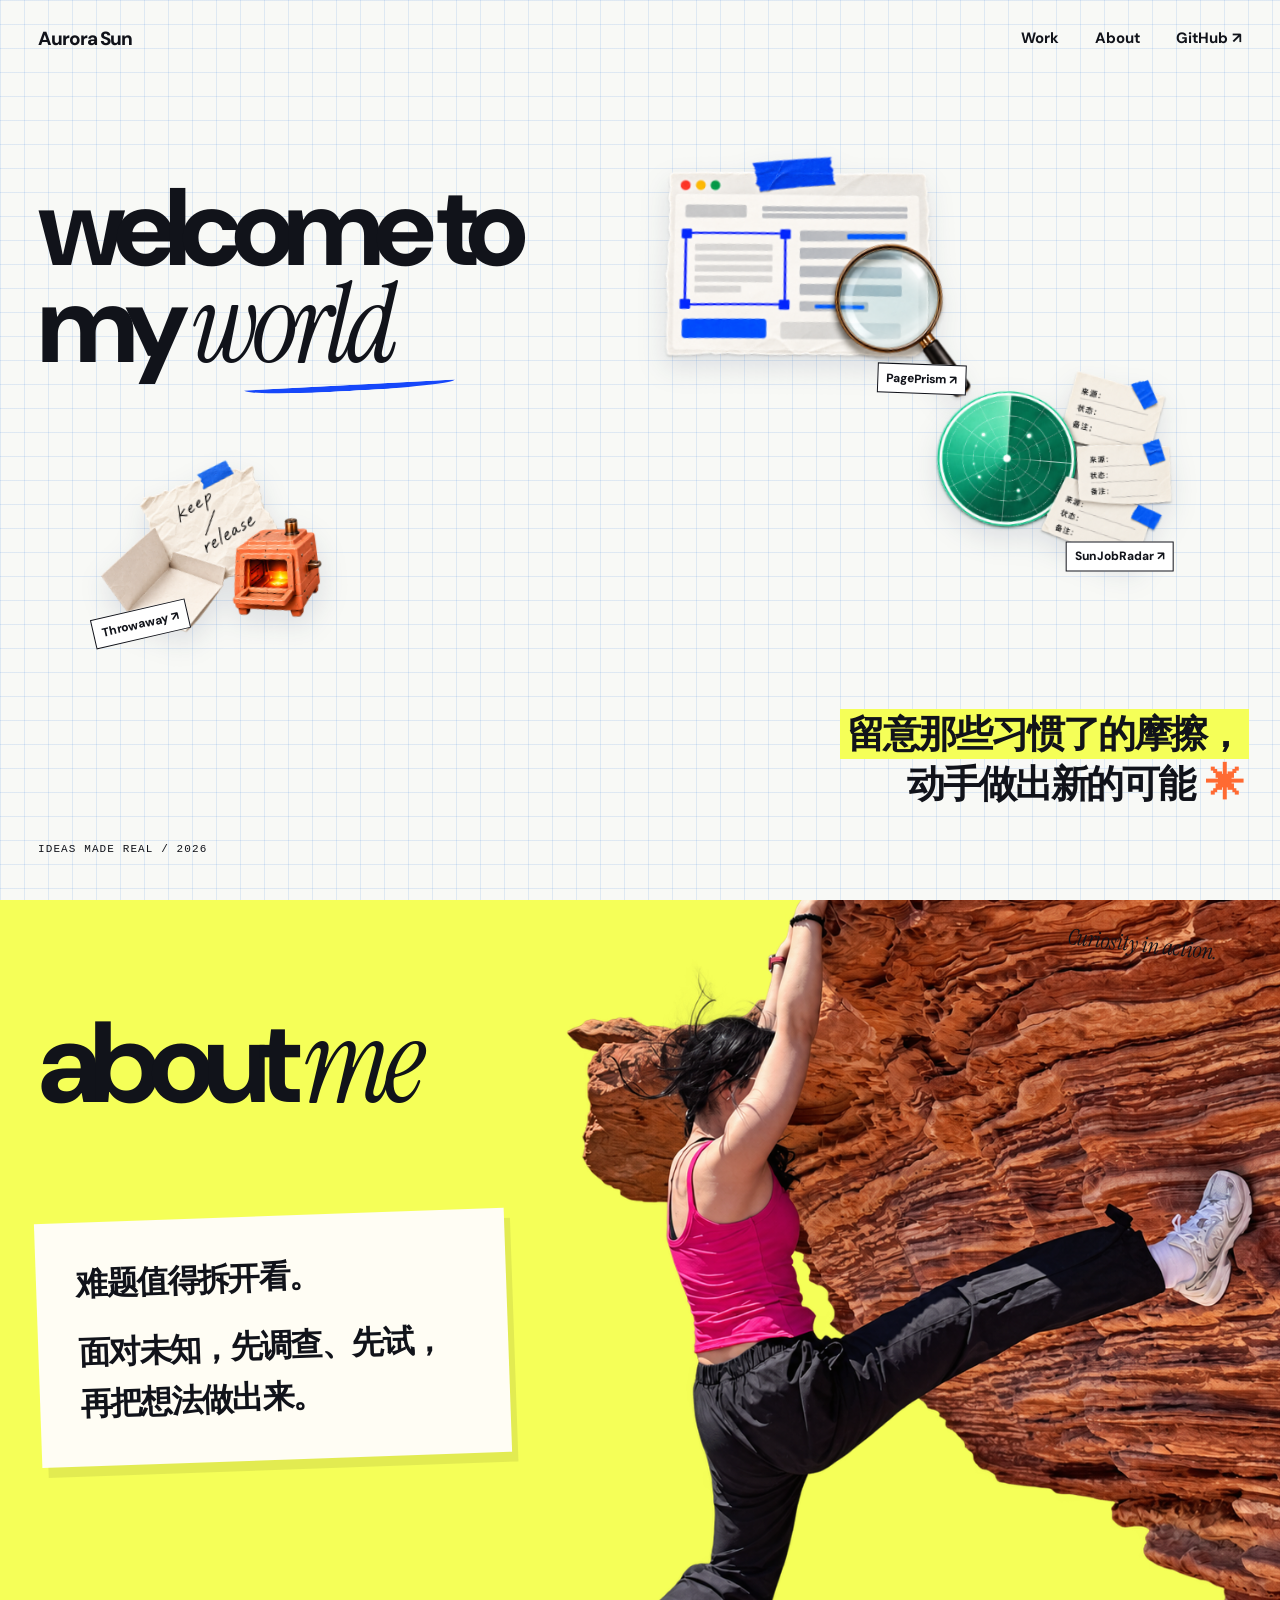
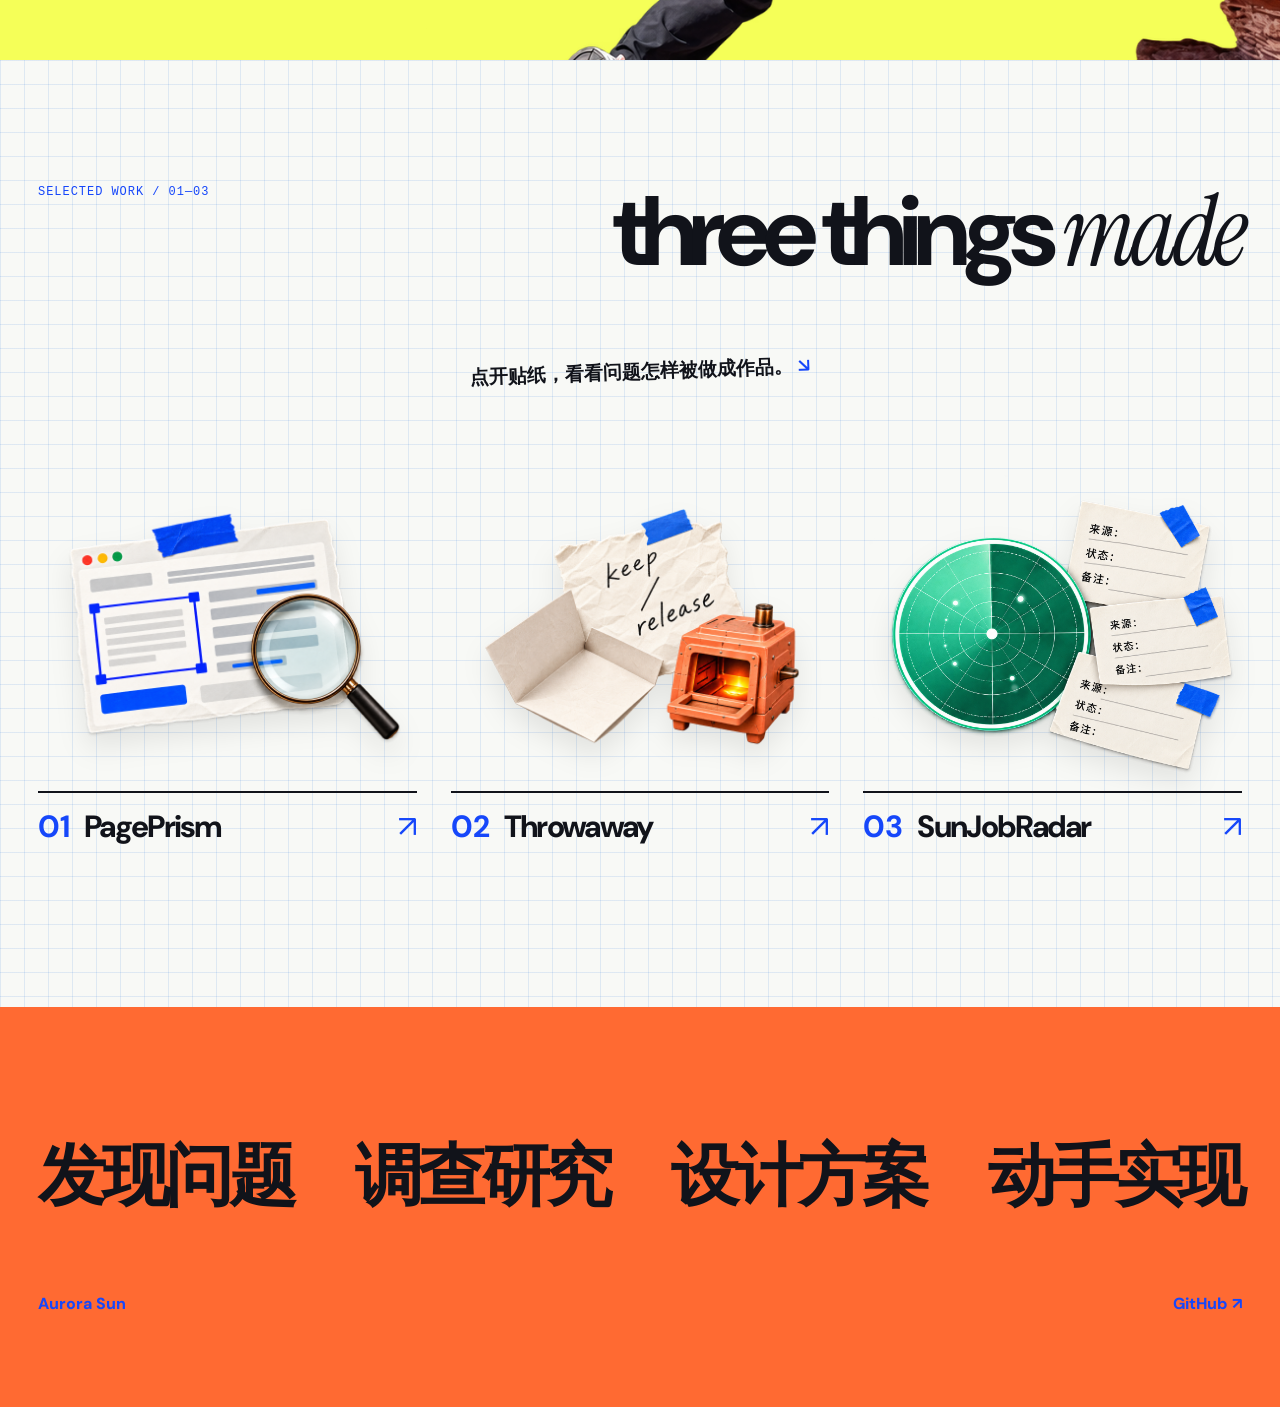
==== index.html @ 7de99efc "feat: launch Aurora Sun portfolio" ====
<!doctype html>
<html lang="zh-CN">
<head>
  <meta charset="utf-8">
  <meta name="viewport" content="width=device-width, initial-scale=1">
  <meta name="theme-color" content="#f7f7f2">
  <meta name="description" content="Aurora Sun 的作品集：从发现问题到调查研究、设计方案与动手实现。">
  <title>Aurora Sun — Ideas made real</title>
  <link rel="stylesheet" href="assets/site.css">
</head>
<body>
  <a class="skip" href="#main">跳到内容</a>
  <header class="site-header wrap">
    <a class="brand" href="index.html" aria-label="Aurora Sun 首页">Aurora Sun</a>
    <nav aria-label="主导航"><a href="#work">Work</a><a href="#about">About</a><a href="https://github.com/AuroraSunDev" target="_blank" rel="noreferrer">GitHub <span aria-hidden="true">↗</span></a></nav>
  </header>
  <main id="main">
    <section class="hero grid-paper" aria-labelledby="hero-title">
      <div class="wrap hero-inner">
        <h1 id="hero-title">welcome to<br>my <em>world</em><span class="scribble" aria-hidden="true"></span></h1>
        <div class="hero-stickers" aria-label="三个项目的贴纸入口">
          <a class="hero-sticker hero-page" href="projects/pageprism.html" aria-label="查看 PagePrism 项目介绍"><img src="assets/pageprism.png" alt="网页结构与放大镜贴纸" width="512" height="384"><span>PagePrism ↗</span></a>
          <a class="hero-sticker hero-throw" href="projects/throwaway.html" aria-label="查看 Throwaway 项目介绍"><img src="assets/throwaway.png" alt="折叠纸张与放手装置贴纸" width="512" height="384"><span>Throwaway ↗</span></a>
          <a class="hero-sticker hero-radar" href="projects/sunjobradar.html" aria-label="查看 SunJobRadar 项目介绍"><img src="assets/sunjobradar.png" alt="雷达与岗位记录贴纸" width="512" height="384"><span>SunJobRadar ↗</span></a>
        </div>
        <p class="hero-statement"><mark>留意那些习惯了的摩擦，</mark><br>动手做出新的可能<span class="coral-mark" aria-hidden="true">✳</span></p>
        <span class="hero-note" aria-hidden="true">ideas made real / 2026</span>
      </div>
    </section>

    <section class="about" id="about" aria-labelledby="about-title">
      <div class="wrap about-inner">
        <h2 id="about-title">about <em>me</em></h2>
        <div class="about-paper"><p>难题值得拆开看。</p><p>面对未知，先调查、先试，<br>再把想法做出来。</p></div>
        <img class="about-person" src="assets/about-cutout.png" alt="Aurora 悬身攀住红色岩壁，伸出的腿跨过画面" width="1456" height="1092">
        <small class="about-aside">Curiosity in action.</small>
      </div>
    </section>

    <section class="work grid-paper" id="work" aria-labelledby="work-title">
      <div class="wrap">
        <div class="work-heading"><small>SELECTED WORK / 01—03</small><h2 id="work-title">three things <em>made</em></h2></div>
        <p class="work-invite">点开贴纸，看看问题怎样被做成作品。 <span aria-hidden="true">↘</span></p>
        <div class="work-grid">
          <a class="work-item work-page" href="projects/pageprism.html"><img src="assets/pageprism.png" alt="PagePrism：网页证据与放大镜" width="512" height="384"><span class="work-caption"><b>01</b><strong>PagePrism</strong><span aria-hidden="true">↗</span></span></a>
          <a class="work-item work-throw" href="projects/throwaway.html"><img src="assets/throwaway.png" alt="Throwaway：纸张、保留与放手" width="512" height="384"><span class="work-caption"><b>02</b><strong>Throwaway</strong><span aria-hidden="true">↗</span></span></a>
          <a class="work-item work-radar" href="projects/sunjobradar.html"><img src="assets/sunjobradar.png" alt="SunJobRadar：雷达与岗位来源记录" width="512" height="384"><span class="work-caption"><b>03</b><strong>SunJobRadar</strong><span aria-hidden="true">↗</span></span></a>
        </div>
      </div>
    </section>

    <footer class="closing"><div class="wrap"><p>发现问题 <span>调查研究</span> <span>设计方案</span> <span>动手实现</span></p><div class="closing-meta"><span>Aurora Sun</span><a href="https://github.com/AuroraSunDev" target="_blank" rel="noreferrer">GitHub ↗</a></div></div></footer>
  </main>
</body>
</html>
---- assets/site.css ----
@import url('https://fonts.googleapis.com/css2?family=DM+Sans:wght@400;500;600;700;800&family=Instrument+Serif:ital@0;1&display=swap');
:root{--ink:#11131a;--paper:#f7f7f2;--blue:#1647fa;--blue-line:rgba(35,113,216,.12);--yellow:#f5ff58;--orange:#ff6a32;--mint:#24b88f}
*{box-sizing:border-box}html{scroll-behavior:smooth}body{margin:0;background:var(--paper);color:var(--ink);font-family:"DM Sans","PingFang SC","Microsoft YaHei",sans-serif}img{display:block;max-width:100%;height:auto}a{color:inherit;text-decoration:none}a:focus-visible{outline:3px solid var(--blue);outline-offset:5px}h1,h2,h3,p{margin:0}.wrap{width:min(100% - 76px,1500px);margin-inline:auto}.grid-paper{background-color:#f8f9f6;background-image:linear-gradient(var(--blue-line) 1px,transparent 1px),linear-gradient(90deg,var(--blue-line) 1px,transparent 1px);background-size:24px 24px}.skip{position:absolute;z-index:20;top:-60px;left:12px;padding:12px;background:#fff}.skip:focus{top:12px}
.site-header{height:76px;display:flex;align-items:center;justify-content:space-between;position:absolute;left:50%;transform:translateX(-50%);top:0;z-index:10}.brand{font-size:19px;font-weight:800;letter-spacing:-.05em}.site-header nav{display:flex;align-items:center;gap:36px;font-weight:700;font-size:15px}.site-header nav a:hover,.detail-top a:hover,.detail-bottom a:hover{text-decoration:underline;text-decoration-color:var(--blue);text-decoration-thickness:3px;text-underline-offset:6px}
.hero{min-height:820px;min-height:100svh;overflow:hidden}.hero-inner{min-height:820px;min-height:100svh;position:relative;padding-top:180px;padding-bottom:62px}.hero h1{font-size:clamp(66px,8.6vw,154px);letter-spacing:-.09em;line-height:.88;font-weight:800;position:relative;z-index:2;width:max-content;max-width:63%;}.hero h1 em,.about h2 em,.work h2 em,.detail-name em{font-style:italic;font-weight:400;font-family:"Instrument Serif",Georgia,serif;letter-spacing:-.055em}.scribble{display:block;width:44%;height:12px;margin-left:43%;margin-top:5px;border-bottom:6px solid var(--blue);border-radius:50%;transform:rotate(-3deg)}.hero-stickers{position:absolute;inset:0;pointer-events:none}.hero-sticker{position:absolute;pointer-events:auto;display:block;transition:transform .25s ease;}.hero-sticker:hover{transform:translateY(-8px) rotate(2deg)}.hero-sticker img{filter:drop-shadow(0 12px 14px rgba(18,36,78,.12))}.hero-sticker span{position:absolute;background:#fff;font-size:12px;font-weight:800;padding:6px 8px;border:1px solid var(--ink);transform:rotate(-5deg)}.hero-page{width:31%;top:16%;left:49%;transform:rotate(7deg)}.hero-page span{right:6%;bottom:5%}.hero-throw{width:26%;top:43%;left:5%;transform:rotate(-8deg)}.hero-throw span{left:3%;bottom:4%}.hero-radar{width:27%;top:41%;right:4%;transform:rotate(5deg)}.hero-radar span{right:0;bottom:0}.hero-sticker:hover.hero-page,.hero-sticker:hover.hero-throw,.hero-sticker:hover.hero-radar{transform:translateY(-8px) rotate(0)}.hero-statement{position:absolute;z-index:3;right:0;bottom:10%;font-size:clamp(24px,3vw,47px);font-weight:800;line-height:1.3;letter-spacing:-.055em;text-align:right}.hero-statement mark{background:var(--yellow);color:inherit;box-shadow:7px 0 var(--yellow),-7px 0 var(--yellow)}.coral-mark{display:inline-block;color:var(--orange);margin-left:12px}.hero-note{position:absolute;bottom:5%;left:0;font-family:monospace;font-size:11px;letter-spacing:.1em;text-transform:uppercase}
.about{background:var(--yellow);overflow:hidden}.about-inner{min-height:760px;position:relative;padding:110px 0 100px}.about h2{font-size:clamp(80px,9vw,155px);line-height:.9;letter-spacing:-.09em;position:relative;z-index:3}.about h2 em{font-size:1.02em}.about-paper{position:relative;z-index:1;width:min(39%,510px);margin-top:100px;padding:36px 40px;background:#fffdf4;box-shadow:6px 10px 0 rgba(0,0,0,.08);transform:rotate(-2deg);font-size:clamp(24px,2.5vw,36px);line-height:1.6;font-weight:700;letter-spacing:-.05em}.about-paper p+p{margin-top:18px}.about-person{position:absolute;z-index:2;right:-15%;bottom:-12%;width:102%;max-width:none;pointer-events:none}.about-aside{position:absolute;z-index:3;right:2%;top:4%;font:italic 22px "Instrument Serif",Georgia,serif;transform:rotate(6deg)}
.work{padding:125px 0 160px;overflow:hidden}.work-heading{display:flex;align-items:start;justify-content:space-between;gap:35px}.work-heading small{font:12px monospace;color:var(--blue);letter-spacing:.08em}.work h2{font-size:clamp(56px,7.7vw,130px);line-height:.95;letter-spacing:-.08em;text-align:right}.work-invite{text-align:center;margin:80px 0 20px;font-size:19px;font-weight:600;transform:rotate(-2deg)}.work-invite span{color:var(--blue)}.work-grid{display:grid;grid-template-columns:repeat(3,minmax(0,1fr));gap:34px;align-items:end}.work-item{min-width:0;display:block;transition:transform .25s ease}.work-item:hover{transform:translateY(-10px)}.work-item img{width:100%;aspect-ratio:1.16;object-fit:contain;filter:drop-shadow(0 14px 14px rgba(0,0,0,.09))}.work-throw{padding-top:60px}.work-radar{padding-top:28px}.work-caption{display:flex;align-items:baseline;gap:14px;border-top:2px solid var(--ink);padding-top:14px;font-size:clamp(18px,2.4vw,35px)}.work-caption b{color:var(--blue)}.work-caption strong{font-weight:800;letter-spacing:-.055em}.work-caption span{color:var(--blue);margin-left:auto}.work-item:hover .work-caption strong{text-decoration:underline;text-decoration-thickness:3px;text-underline-offset:5px}
.closing{background:var(--orange);min-height:400px;display:grid;align-items:center;padding:60px 0 26px}.closing p{font-size:clamp(34px,5.3vw,84px);font-weight:800;letter-spacing:-.065em;line-height:1.25;display:flex;justify-content:space-between;gap:15px;white-space:nowrap}.closing-meta{display:flex;justify-content:space-between;align-items:end;color:var(--blue);font-weight:800;margin-top:75px}
.detail{min-height:100svh;padding:0 0 55px}.detail-top{display:flex;justify-content:space-between;align-items:center;padding-top:30px;font-size:16px;font-weight:700}.detail-top .count{color:#687083}.detail-hero{display:grid;grid-template-columns:1fr 1fr;align-items:center;gap:2%;min-height:570px}.detail-copy{position:relative;z-index:2}.detail-name{font-size:clamp(78px,9vw,160px);letter-spacing:-.095em;line-height:.83;font-weight:800}.detail-name em{color:var(--blue);font-weight:400}.detail-question{display:inline-block;margin-top:62px;padding:16px 20px;background:#fffdf4;box-shadow:7px 9px 0 rgba(0,0,0,.08);transform:rotate(-2deg);font-size:clamp(27px,3.2vw,49px);font-weight:800;line-height:1.25;letter-spacing:-.055em}.detail-art img{width:100%;filter:drop-shadow(0 14px 18px rgba(0,0,0,.10));transform:rotate(3deg)}.detail-notes{display:grid;grid-template-columns:repeat(3,1fr);gap:28px;margin:5px 0 70px}.detail-note{border-top:2px solid var(--blue);padding-top:18px;font-size:clamp(17px,1.5vw,24px);line-height:1.6}.detail-note b{display:block;color:var(--blue);font-size:18px;margin-bottom:10px}.detail-bottom{display:flex;align-items:center;gap:28px;font-size:18px;font-weight:700}.detail-bottom .status{font-size:15px;font-weight:500;background:#e8efff;border-radius:100px;padding:10px 18px;margin-right:auto}.detail-bottom .next{margin-left:auto}.detail-throw .detail-hero{grid-template-columns:1fr 1fr}.detail-throw .detail-art{order:-1}.detail-throw .detail-name em,.detail-throw .detail-note b{color:var(--orange)}.detail-throw .detail-note{border-color:var(--orange)}.detail-throw .detail-question{transform:rotate(1deg)}.detail-radar .detail-name em,.detail-radar .detail-note b{color:var(--mint)}.detail-radar .detail-note{border-color:var(--mint)}.detail-radar .detail-name{font-size:clamp(72px,8vw,140px)}.detail-radar .detail-art img{transform:rotate(-3deg)}
.detail-context{max-width:850px;font-size:17px;line-height:1.7;margin:-20px 0 38px;color:#414955}
@media(max-width:900px){.wrap{width:min(100% - 36px,760px)}.site-header{height:68px}.site-header nav{gap:16px;font-size:13px}.hero,.hero-inner{min-height:850px}.hero-inner{padding-top:145px}.hero h1{max-width:100%;font-size:clamp(58px,11vw,105px)}.hero-page{width:45%;top:28%;left:51%}.hero-throw{width:37%;top:47%;left:0}.hero-radar{width:40%;top:47%;right:1%}.hero-statement{bottom:8%;font-size:clamp(22px,4vw,32px)}.about-inner{min-height:650px}.about h2{font-size:clamp(70px,12vw,115px)}.about-paper{width:50%;margin-top:80px;font-size:25px}.about-person{width:117%;right:-28%;bottom:-6%}.work{padding:100px 0}.work-heading{display:block}.work h2{text-align:left;margin-top:26px}.work-invite{margin:45px 0 20px}.work-grid{gap:14px}.work-caption{gap:5px;font-size:18px}.closing p{white-space:normal;display:grid;grid-template-columns:1fr 1fr;gap:10px 22px}.detail-hero{min-height:480px}.detail-question{margin-top:35px}.detail-notes{gap:14px}}
@media(max-width:600px){.wrap{width:calc(100% - 36px)}.brand{font-size:17px}.site-header nav{gap:12px;font-size:12px}.site-header nav a:last-child{display:none}.hero,.hero-inner{min-height:780px}.hero-inner{padding-top:135px}.hero h1{font-size:clamp(52px,14vw,75px)}.hero-page{width:53%;top:29%;left:47%}.hero-throw{width:46%;top:49%;left:-4%}.hero-radar{width:46%;top:47%;right:0}.hero-sticker span{font-size:10px}.hero-statement{bottom:8%;max-width:94%;font-size:clamp(19px,5.2vw,27px)}.hero-note{bottom:3%}.about-inner{min-height:685px;padding:80px 0}.about h2{font-size:70px}.about-paper{width:72%;margin-top:36px;padding:20px 23px;font-size:22px;line-height:1.45}.about-paper p+p{margin-top:8px}.about-person{width:155%;right:-60%;bottom:-3%}.about-aside{right:0;font-size:17px}.work{padding:70px 0 95px}.work h2{font-size:55px}.work-invite{font-size:14px;text-align:left;margin:40px 0 0}.work-grid{display:block}.work-item{display:grid;grid-template-columns:1fr 1fr;align-items:center;gap:8px;margin:20px 0}.work-item img{aspect-ratio:1;object-fit:contain}.work-caption{border-top:0;border-bottom:2px solid var(--ink);font-size:clamp(17px,5vw,24px);gap:6px;padding:0 0 10px}.work-caption b{display:block}.work-caption strong{overflow-wrap:anywhere}.work-throw,.work-radar{padding-top:0}.closing{min-height:270px;padding:35px 0 20px}.closing p{font-size:clamp(31px,8vw,50px)}.closing-meta{margin-top:50px;font-size:13px}.detail{padding-bottom:35px}.detail-top{font-size:13px;padding-top:18px}.detail-hero,.detail-throw .detail-hero{display:flex;flex-direction:column;gap:0;min-height:0;padding-top:65px}.detail-throw .detail-art{order:0}.detail-name,.detail-radar .detail-name{font-size:clamp(68px,16vw,110px)}.detail-question{font-size:29px;margin-top:35px}.detail-art{width:100%;max-width:480px;align-self:center}.detail-art img{max-height:350px;object-fit:contain}.detail-notes{display:block;margin:15px 0 40px}.detail-note{padding:14px 0 22px}.detail-note b{margin-bottom:3px}.detail-bottom{flex-wrap:wrap;gap:15px;font-size:16px}.detail-bottom .status{flex-basis:100%;margin:0}.detail-bottom .next{margin-left:0}}
@media(prefers-reduced-motion:reduce){html{scroll-behavior:auto}*,*::before,*::after{transition:none!important;animation:none!important}}
@media(min-width:901px){.hero-throw{width:22%;top:51%;left:3%}.hero-radar{width:22%;top:39%;right:5%}}
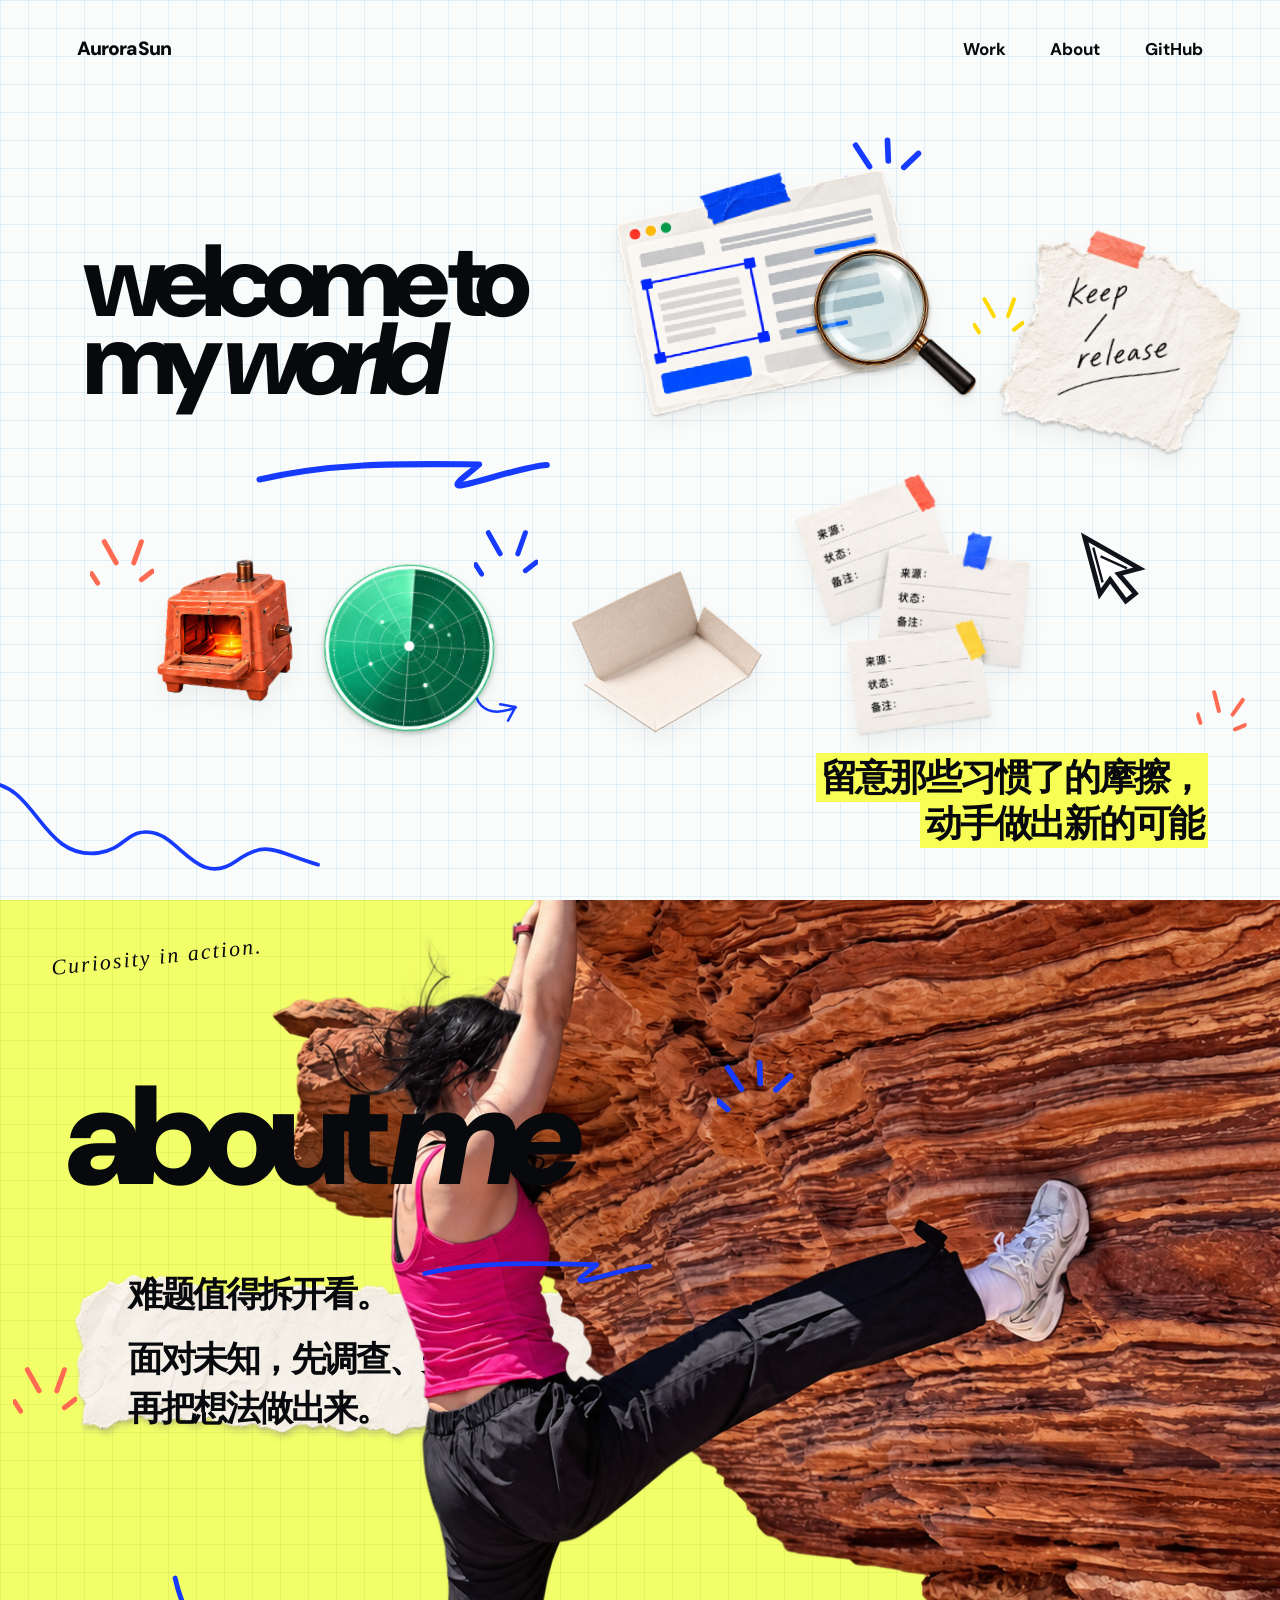
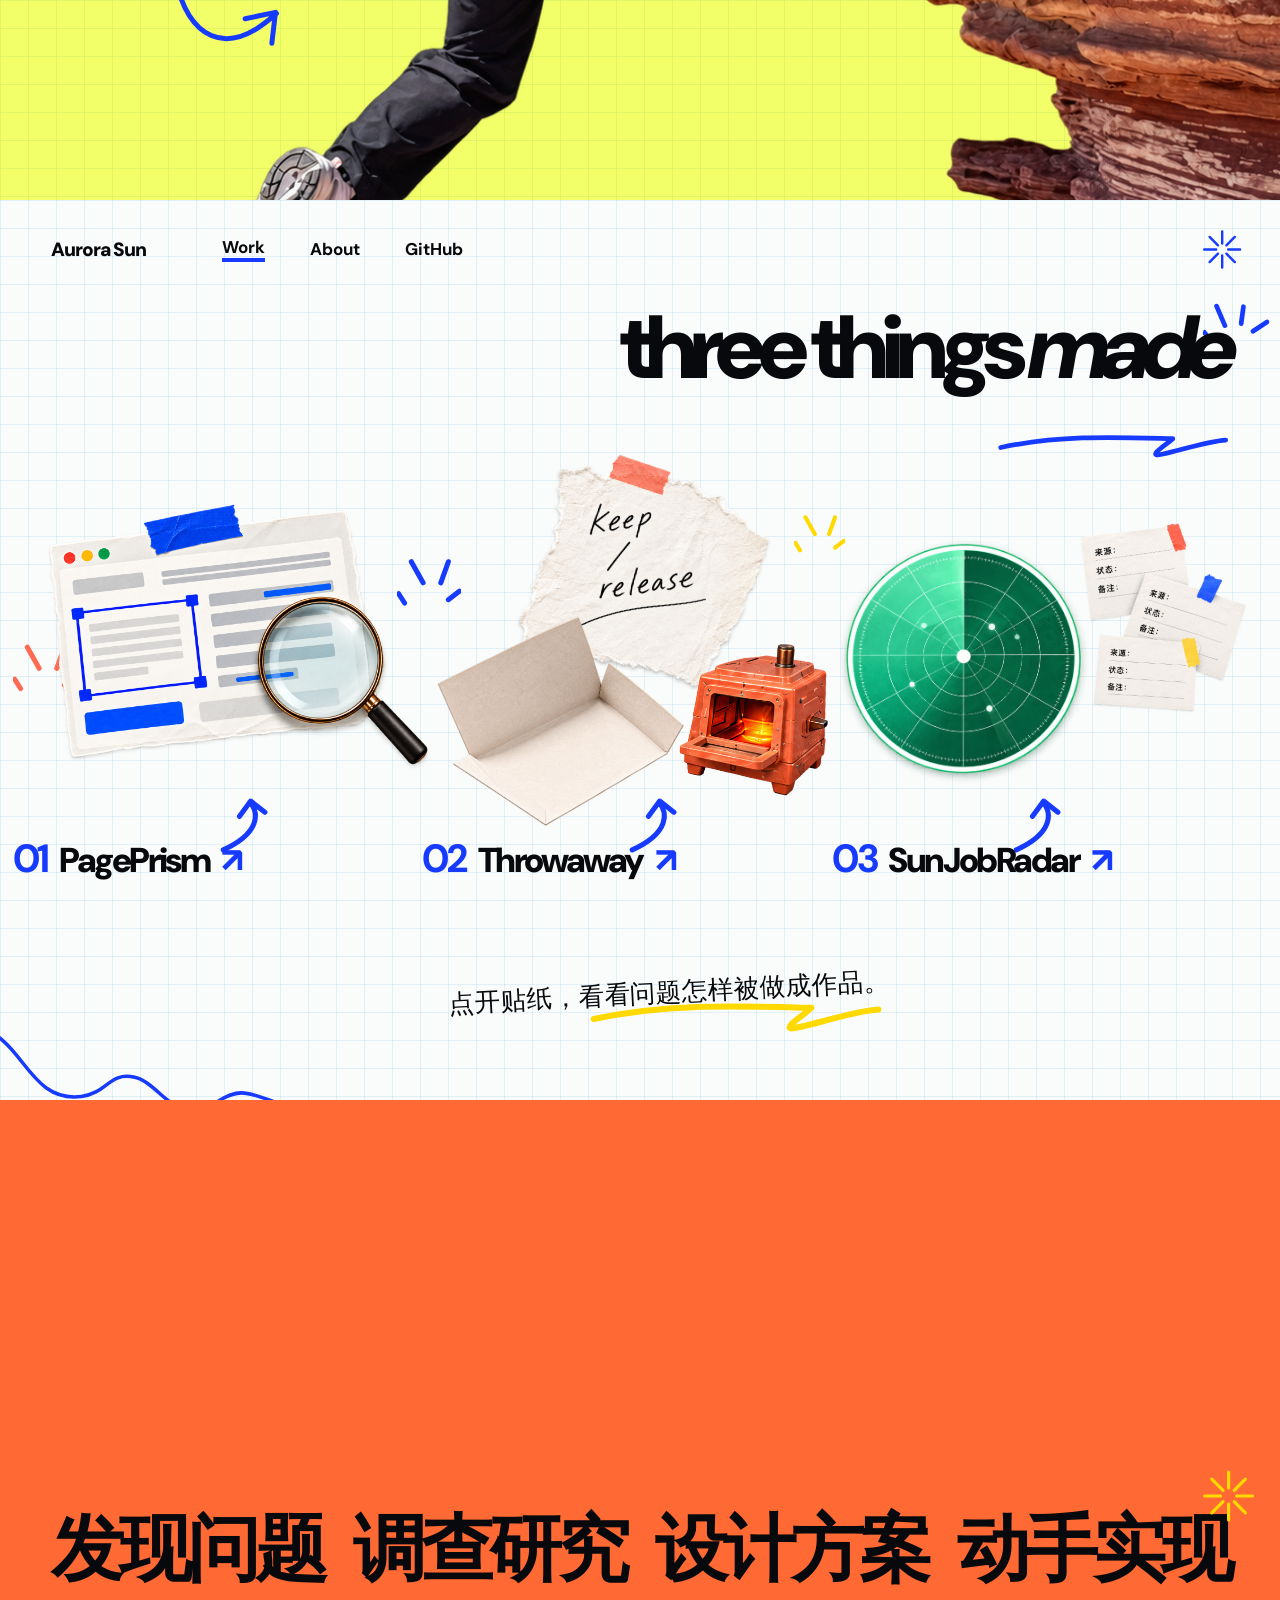
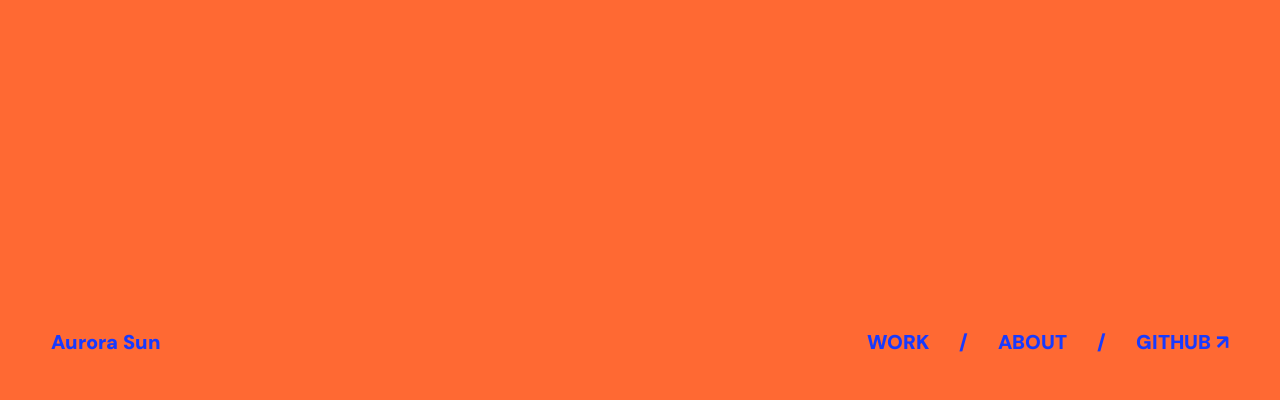
==== commit c128e797: "Match portfolio pages to visual references" ====
--- a/index.html
+++ b/index.html
@@ -3,53 +3,73 @@
 <head>
   <meta charset="utf-8">
   <meta name="viewport" content="width=device-width, initial-scale=1">
-  <meta name="theme-color" content="#f7f7f2">
-  <meta name="description" content="Aurora Sun 的作品集：从发现问题到调查研究、设计方案与动手实现。">
+  <meta name="theme-color" content="#f8fbfb">
+  <meta name="description" content="Aurora Sun 的作品集：发现问题，调查研究，设计方案，动手实现。">
   <title>Aurora Sun — Ideas made real</title>
   <link rel="stylesheet" href="assets/site.css">
 </head>
 <body>
   <a class="skip" href="#main">跳到内容</a>
-  <header class="site-header wrap">
-    <a class="brand" href="index.html" aria-label="Aurora Sun 首页">Aurora Sun</a>
-    <nav aria-label="主导航"><a href="#work">Work</a><a href="#about">About</a><a href="https://github.com/AuroraSunDev" target="_blank" rel="noreferrer">GitHub <span aria-hidden="true">↗</span></a></nav>
-  </header>
   <main id="main">
-    <section class="hero grid-paper" aria-labelledby="hero-title">
-      <div class="wrap hero-inner">
-        <h1 id="hero-title">welcome to<br>my <em>world</em><span class="scribble" aria-hidden="true"></span></h1>
-        <div class="hero-stickers" aria-label="三个项目的贴纸入口">
-          <a class="hero-sticker hero-page" href="projects/pageprism.html" aria-label="查看 PagePrism 项目介绍"><img src="assets/pageprism.png" alt="网页结构与放大镜贴纸" width="512" height="384"><span>PagePrism ↗</span></a>
-          <a class="hero-sticker hero-throw" href="projects/throwaway.html" aria-label="查看 Throwaway 项目介绍"><img src="assets/throwaway.png" alt="折叠纸张与放手装置贴纸" width="512" height="384"><span>Throwaway ↗</span></a>
-          <a class="hero-sticker hero-radar" href="projects/sunjobradar.html" aria-label="查看 SunJobRadar 项目介绍"><img src="assets/sunjobradar.png" alt="雷达与岗位记录贴纸" width="512" height="384"><span>SunJobRadar ↗</span></a>
-        </div>
-        <p class="hero-statement"><mark>留意那些习惯了的摩擦，</mark><br>动手做出新的可能<span class="coral-mark" aria-hidden="true">✳</span></p>
-        <span class="hero-note" aria-hidden="true">ideas made real / 2026</span>
+    <section class="hero grid-paper panel" aria-labelledby="hero-title">
+      <div class="stage">
+        <header class="panel-nav"><a class="brand" href="index.html">Aurora Sun</a><nav aria-label="主导航"><a href="#work">Work</a><a href="#about">About</a><a href="https://github.com/AuroraSunDev" target="_blank" rel="noreferrer">GitHub</a></nav></header>
+        <h1 id="hero-title">welcome to<br>my <em>world</em></h1>
+        <svg class="mark hero-underline blue" aria-hidden="true"><use href="assets/marks.svg#underline"/></svg>
+        <a class="sticker hero-browser" href="projects/pageprism.html" aria-label="查看 PagePrism"><img src="assets/pageprism.png" alt="网页观察与放大镜"></a>
+        <a class="sticker hero-paper" href="projects/throwaway.html" aria-label="查看 Throwaway"><img src="assets/keep-release.png" alt="写着 keep / release 的手工纸"></a>
+        <a class="sticker hero-kiln" href="projects/throwaway.html" aria-label="查看 Throwaway"><img src="assets/kiln.png" alt="橙色发光装置"></a>
+        <a class="sticker hero-envelope" href="projects/throwaway.html" aria-label="查看 Throwaway"><img src="assets/envelope.png" alt="打开的纸盒"></a>
+        <a class="sticker hero-radar" href="projects/sunjobradar.html" aria-label="查看 SunJobRadar"><img src="assets/radar.png" alt="绿色雷达"></a>
+        <a class="sticker hero-cards" href="projects/sunjobradar.html" aria-label="查看 SunJobRadar"><img src="assets/cards.png" alt="记录来源、状态和备注的卡片"></a>
+        <svg class="mark hero-ray-a blue" aria-hidden="true"><use href="assets/marks.svg#rays"/></svg>
+        <svg class="mark hero-ray-b yellow" aria-hidden="true"><use href="assets/marks.svg#rays-small"/></svg>
+        <svg class="mark hero-ray-c coral" aria-hidden="true"><use href="assets/marks.svg#rays-small"/></svg>
+        <svg class="mark hero-ray-d blue" aria-hidden="true"><use href="assets/marks.svg#rays-small"/></svg>
+        <svg class="mark hero-wave blue" aria-hidden="true"><use href="assets/marks.svg#wave"/></svg>
+        <svg class="mark hero-arrow blue" aria-hidden="true"><use href="assets/marks.svg#curve-arrow"/></svg>
+        <svg class="mark hero-cursor" aria-hidden="true"><use href="assets/marks.svg#cursor"/></svg>
+        <p class="hero-statement"><span>留意那些习惯了的摩擦，</span><br><span>动手做出新的可能</span></p>
+        <svg class="mark hero-statement-ray coral" aria-hidden="true"><use href="assets/marks.svg#rays-small"/></svg>
       </div>
     </section>
 
-    <section class="about" id="about" aria-labelledby="about-title">
-      <div class="wrap about-inner">
+    <section class="about panel" id="about" aria-labelledby="about-title">
+      <div class="stage">
+        <p class="about-aside">Curiosity in action.</p>
         <h2 id="about-title">about <em>me</em></h2>
-        <div class="about-paper"><p>难题值得拆开看。</p><p>面对未知，先调查、先试，<br>再把想法做出来。</p></div>
-        <img class="about-person" src="assets/about-cutout.png" alt="Aurora 悬身攀住红色岩壁，伸出的腿跨过画面" width="1456" height="1092">
-        <small class="about-aside">Curiosity in action.</small>
+        <svg class="mark about-underline blue" aria-hidden="true"><use href="assets/marks.svg#underline"/></svg>
+        <div class="about-note paper-text"><p>难题值得拆开看。</p><p>面对未知，先调查、先试，<br>再把想法做出来。</p></div>
+        <img class="about-person" src="assets/about-cutout.png" alt="Aurora 攀住红色岩壁，双腿横跨画面" width="1448" height="1086">
+        <svg class="mark about-ray blue" aria-hidden="true"><use href="assets/marks.svg#rays"/></svg>
+        <svg class="mark about-note-ray coral" aria-hidden="true"><use href="assets/marks.svg#rays-small"/></svg>
+        <svg class="mark about-arrow blue" aria-hidden="true"><use href="assets/marks.svg#curve-arrow"/></svg>
       </div>
     </section>
 
-    <section class="work grid-paper" id="work" aria-labelledby="work-title">
-      <div class="wrap">
-        <div class="work-heading"><small>SELECTED WORK / 01—03</small><h2 id="work-title">three things <em>made</em></h2></div>
-        <p class="work-invite">点开贴纸，看看问题怎样被做成作品。 <span aria-hidden="true">↘</span></p>
-        <div class="work-grid">
-          <a class="work-item work-page" href="projects/pageprism.html"><img src="assets/pageprism.png" alt="PagePrism：网页证据与放大镜" width="512" height="384"><span class="work-caption"><b>01</b><strong>PagePrism</strong><span aria-hidden="true">↗</span></span></a>
-          <a class="work-item work-throw" href="projects/throwaway.html"><img src="assets/throwaway.png" alt="Throwaway：纸张、保留与放手" width="512" height="384"><span class="work-caption"><b>02</b><strong>Throwaway</strong><span aria-hidden="true">↗</span></span></a>
-          <a class="work-item work-radar" href="projects/sunjobradar.html"><img src="assets/sunjobradar.png" alt="SunJobRadar：雷达与岗位来源记录" width="512" height="384"><span class="work-caption"><b>03</b><strong>SunJobRadar</strong><span aria-hidden="true">↗</span></span></a>
-        </div>
+    <section class="work grid-paper panel" id="work" aria-labelledby="work-title">
+      <div class="stage">
+        <div class="work-nav"><a class="brand" href="index.html">Aurora Sun</a><nav aria-label="作品区导航"><a class="active" href="#work">Work</a><a href="#about">About</a><a href="https://github.com/AuroraSunDev" target="_blank" rel="noreferrer">GitHub</a></nav></div>
+        <h2 id="work-title">three things <em>made</em></h2>
+        <svg class="mark work-title-ray blue" aria-hidden="true"><use href="assets/marks.svg#rays"/></svg>
+        <svg class="mark work-title-line blue" aria-hidden="true"><use href="assets/marks.svg#underline"/></svg>
+        <svg class="mark work-star blue" aria-hidden="true"><use href="assets/marks.svg#spark"/></svg>
+        <a class="work-project work-page" href="projects/pageprism.html"><span class="work-art"><img src="assets/pageprism.png" alt="PagePrism 网页分析贴纸"></span><span class="work-label"><b>01</b> PagePrism <span aria-hidden="true">↗</span></span></a>
+        <a class="work-project work-throw" href="projects/throwaway.html"><span class="work-art"><img class="work-paper" src="assets/keep-release.png" alt="Throwaway 手工纸与装置贴纸"><img class="work-envelope" src="assets/envelope.png" alt=""><img class="work-kiln" src="assets/kiln.png" alt=""></span><span class="work-label"><b>02</b> Throwaway <span aria-hidden="true">↗</span></span></a>
+        <a class="work-project work-radar" href="projects/sunjobradar.html"><span class="work-art"><img class="work-disc" src="assets/radar.png" alt="SunJobRadar 雷达与记录卡贴纸"><img class="work-cards" src="assets/cards.png" alt=""></span><span class="work-label"><b>03</b> SunJobRadar <span aria-hidden="true">↗</span></span></a>
+        <svg class="mark work-ray-a coral" aria-hidden="true"><use href="assets/marks.svg#rays-small"/></svg>
+        <svg class="mark work-ray-b blue" aria-hidden="true"><use href="assets/marks.svg#rays-small"/></svg>
+        <svg class="mark work-ray-c yellow" aria-hidden="true"><use href="assets/marks.svg#rays-small"/></svg>
+        <svg class="mark work-arrow-a blue" aria-hidden="true"><use href="assets/marks.svg#arrow-up"/></svg>
+        <svg class="mark work-arrow-b blue" aria-hidden="true"><use href="assets/marks.svg#arrow-up"/></svg>
+        <svg class="mark work-arrow-c blue" aria-hidden="true"><use href="assets/marks.svg#arrow-up"/></svg>
+        <svg class="mark work-wave blue" aria-hidden="true"><use href="assets/marks.svg#wave"/></svg>
+        <p class="work-invite">点开贴纸，看看问题怎样被做成作品。</p>
+        <svg class="mark work-invite-line yellow" aria-hidden="true"><use href="assets/marks.svg#underline"/></svg>
       </div>
     </section>
 
-    <footer class="closing"><div class="wrap"><p>发现问题 <span>调查研究</span> <span>设计方案</span> <span>动手实现</span></p><div class="closing-meta"><span>Aurora Sun</span><a href="https://github.com/AuroraSunDev" target="_blank" rel="noreferrer">GitHub ↗</a></div></div></footer>
+    <footer class="closing panel"><div class="stage"><p>发现问题 <span>调查研究</span> <span>设计方案</span> <span>动手实现</span></p><svg class="mark closing-star yellow" aria-hidden="true"><use href="assets/marks.svg#spark"/></svg><div class="closing-meta"><span>Aurora Sun</span><nav aria-label="页脚导航"><a href="#work">WORK</a><span>/</span><a href="#about">ABOUT</a><span>/</span><a href="https://github.com/AuroraSunDev" target="_blank" rel="noreferrer">GITHUB ↗</a></nav></div></div></footer>
   </main>
 </body>
 </html>
--- a/assets/site.css
+++ b/assets/site.css
@@ -1,14 +1,228 @@
-@import url('https://fonts.googleapis.com/css2?family=DM+Sans:wght@400;500;600;700;800&family=Instrument+Serif:ital@0;1&display=swap');
-:root{--ink:#11131a;--paper:#f7f7f2;--blue:#1647fa;--blue-line:rgba(35,113,216,.12);--yellow:#f5ff58;--orange:#ff6a32;--mint:#24b88f}
-*{box-sizing:border-box}html{scroll-behavior:smooth}body{margin:0;background:var(--paper);color:var(--ink);font-family:"DM Sans","PingFang SC","Microsoft YaHei",sans-serif}img{display:block;max-width:100%;height:auto}a{color:inherit;text-decoration:none}a:focus-visible{outline:3px solid var(--blue);outline-offset:5px}h1,h2,h3,p{margin:0}.wrap{width:min(100% - 76px,1500px);margin-inline:auto}.grid-paper{background-color:#f8f9f6;background-image:linear-gradient(var(--blue-line) 1px,transparent 1px),linear-gradient(90deg,var(--blue-line) 1px,transparent 1px);background-size:24px 24px}.skip{position:absolute;z-index:20;top:-60px;left:12px;padding:12px;background:#fff}.skip:focus{top:12px}
-.site-header{height:76px;display:flex;align-items:center;justify-content:space-between;position:absolute;left:50%;transform:translateX(-50%);top:0;z-index:10}.brand{font-size:19px;font-weight:800;letter-spacing:-.05em}.site-header nav{display:flex;align-items:center;gap:36px;font-weight:700;font-size:15px}.site-header nav a:hover,.detail-top a:hover,.detail-bottom a:hover{text-decoration:underline;text-decoration-color:var(--blue);text-decoration-thickness:3px;text-underline-offset:6px}
-.hero{min-height:820px;min-height:100svh;overflow:hidden}.hero-inner{min-height:820px;min-height:100svh;position:relative;padding-top:180px;padding-bottom:62px}.hero h1{font-size:clamp(66px,8.6vw,154px);letter-spacing:-.09em;line-height:.88;font-weight:800;position:relative;z-index:2;width:max-content;max-width:63%;}.hero h1 em,.about h2 em,.work h2 em,.detail-name em{font-style:italic;font-weight:400;font-family:"Instrument Serif",Georgia,serif;letter-spacing:-.055em}.scribble{display:block;width:44%;height:12px;margin-left:43%;margin-top:5px;border-bottom:6px solid var(--blue);border-radius:50%;transform:rotate(-3deg)}.hero-stickers{position:absolute;inset:0;pointer-events:none}.hero-sticker{position:absolute;pointer-events:auto;display:block;transition:transform .25s ease;}.hero-sticker:hover{transform:translateY(-8px) rotate(2deg)}.hero-sticker img{filter:drop-shadow(0 12px 14px rgba(18,36,78,.12))}.hero-sticker span{position:absolute;background:#fff;font-size:12px;font-weight:800;padding:6px 8px;border:1px solid var(--ink);transform:rotate(-5deg)}.hero-page{width:31%;top:16%;left:49%;transform:rotate(7deg)}.hero-page span{right:6%;bottom:5%}.hero-throw{width:26%;top:43%;left:5%;transform:rotate(-8deg)}.hero-throw span{left:3%;bottom:4%}.hero-radar{width:27%;top:41%;right:4%;transform:rotate(5deg)}.hero-radar span{right:0;bottom:0}.hero-sticker:hover.hero-page,.hero-sticker:hover.hero-throw,.hero-sticker:hover.hero-radar{transform:translateY(-8px) rotate(0)}.hero-statement{position:absolute;z-index:3;right:0;bottom:10%;font-size:clamp(24px,3vw,47px);font-weight:800;line-height:1.3;letter-spacing:-.055em;text-align:right}.hero-statement mark{background:var(--yellow);color:inherit;box-shadow:7px 0 var(--yellow),-7px 0 var(--yellow)}.coral-mark{display:inline-block;color:var(--orange);margin-left:12px}.hero-note{position:absolute;bottom:5%;left:0;font-family:monospace;font-size:11px;letter-spacing:.1em;text-transform:uppercase}
-.about{background:var(--yellow);overflow:hidden}.about-inner{min-height:760px;position:relative;padding:110px 0 100px}.about h2{font-size:clamp(80px,9vw,155px);line-height:.9;letter-spacing:-.09em;position:relative;z-index:3}.about h2 em{font-size:1.02em}.about-paper{position:relative;z-index:1;width:min(39%,510px);margin-top:100px;padding:36px 40px;background:#fffdf4;box-shadow:6px 10px 0 rgba(0,0,0,.08);transform:rotate(-2deg);font-size:clamp(24px,2.5vw,36px);line-height:1.6;font-weight:700;letter-spacing:-.05em}.about-paper p+p{margin-top:18px}.about-person{position:absolute;z-index:2;right:-15%;bottom:-12%;width:102%;max-width:none;pointer-events:none}.about-aside{position:absolute;z-index:3;right:2%;top:4%;font:italic 22px "Instrument Serif",Georgia,serif;transform:rotate(6deg)}
-.work{padding:125px 0 160px;overflow:hidden}.work-heading{display:flex;align-items:start;justify-content:space-between;gap:35px}.work-heading small{font:12px monospace;color:var(--blue);letter-spacing:.08em}.work h2{font-size:clamp(56px,7.7vw,130px);line-height:.95;letter-spacing:-.08em;text-align:right}.work-invite{text-align:center;margin:80px 0 20px;font-size:19px;font-weight:600;transform:rotate(-2deg)}.work-invite span{color:var(--blue)}.work-grid{display:grid;grid-template-columns:repeat(3,minmax(0,1fr));gap:34px;align-items:end}.work-item{min-width:0;display:block;transition:transform .25s ease}.work-item:hover{transform:translateY(-10px)}.work-item img{width:100%;aspect-ratio:1.16;object-fit:contain;filter:drop-shadow(0 14px 14px rgba(0,0,0,.09))}.work-throw{padding-top:60px}.work-radar{padding-top:28px}.work-caption{display:flex;align-items:baseline;gap:14px;border-top:2px solid var(--ink);padding-top:14px;font-size:clamp(18px,2.4vw,35px)}.work-caption b{color:var(--blue)}.work-caption strong{font-weight:800;letter-spacing:-.055em}.work-caption span{color:var(--blue);margin-left:auto}.work-item:hover .work-caption strong{text-decoration:underline;text-decoration-thickness:3px;text-underline-offset:5px}
-.closing{background:var(--orange);min-height:400px;display:grid;align-items:center;padding:60px 0 26px}.closing p{font-size:clamp(34px,5.3vw,84px);font-weight:800;letter-spacing:-.065em;line-height:1.25;display:flex;justify-content:space-between;gap:15px;white-space:nowrap}.closing-meta{display:flex;justify-content:space-between;align-items:end;color:var(--blue);font-weight:800;margin-top:75px}
-.detail{min-height:100svh;padding:0 0 55px}.detail-top{display:flex;justify-content:space-between;align-items:center;padding-top:30px;font-size:16px;font-weight:700}.detail-top .count{color:#687083}.detail-hero{display:grid;grid-template-columns:1fr 1fr;align-items:center;gap:2%;min-height:570px}.detail-copy{position:relative;z-index:2}.detail-name{font-size:clamp(78px,9vw,160px);letter-spacing:-.095em;line-height:.83;font-weight:800}.detail-name em{color:var(--blue);font-weight:400}.detail-question{display:inline-block;margin-top:62px;padding:16px 20px;background:#fffdf4;box-shadow:7px 9px 0 rgba(0,0,0,.08);transform:rotate(-2deg);font-size:clamp(27px,3.2vw,49px);font-weight:800;line-height:1.25;letter-spacing:-.055em}.detail-art img{width:100%;filter:drop-shadow(0 14px 18px rgba(0,0,0,.10));transform:rotate(3deg)}.detail-notes{display:grid;grid-template-columns:repeat(3,1fr);gap:28px;margin:5px 0 70px}.detail-note{border-top:2px solid var(--blue);padding-top:18px;font-size:clamp(17px,1.5vw,24px);line-height:1.6}.detail-note b{display:block;color:var(--blue);font-size:18px;margin-bottom:10px}.detail-bottom{display:flex;align-items:center;gap:28px;font-size:18px;font-weight:700}.detail-bottom .status{font-size:15px;font-weight:500;background:#e8efff;border-radius:100px;padding:10px 18px;margin-right:auto}.detail-bottom .next{margin-left:auto}.detail-throw .detail-hero{grid-template-columns:1fr 1fr}.detail-throw .detail-art{order:-1}.detail-throw .detail-name em,.detail-throw .detail-note b{color:var(--orange)}.detail-throw .detail-note{border-color:var(--orange)}.detail-throw .detail-question{transform:rotate(1deg)}.detail-radar .detail-name em,.detail-radar .detail-note b{color:var(--mint)}.detail-radar .detail-note{border-color:var(--mint)}.detail-radar .detail-name{font-size:clamp(72px,8vw,140px)}.detail-radar .detail-art img{transform:rotate(-3deg)}
-.detail-context{max-width:850px;font-size:17px;line-height:1.7;margin:-20px 0 38px;color:#414955}
-@media(max-width:900px){.wrap{width:min(100% - 36px,760px)}.site-header{height:68px}.site-header nav{gap:16px;font-size:13px}.hero,.hero-inner{min-height:850px}.hero-inner{padding-top:145px}.hero h1{max-width:100%;font-size:clamp(58px,11vw,105px)}.hero-page{width:45%;top:28%;left:51%}.hero-throw{width:37%;top:47%;left:0}.hero-radar{width:40%;top:47%;right:1%}.hero-statement{bottom:8%;font-size:clamp(22px,4vw,32px)}.about-inner{min-height:650px}.about h2{font-size:clamp(70px,12vw,115px)}.about-paper{width:50%;margin-top:80px;font-size:25px}.about-person{width:117%;right:-28%;bottom:-6%}.work{padding:100px 0}.work-heading{display:block}.work h2{text-align:left;margin-top:26px}.work-invite{margin:45px 0 20px}.work-grid{gap:14px}.work-caption{gap:5px;font-size:18px}.closing p{white-space:normal;display:grid;grid-template-columns:1fr 1fr;gap:10px 22px}.detail-hero{min-height:480px}.detail-question{margin-top:35px}.detail-notes{gap:14px}}
-@media(max-width:600px){.wrap{width:calc(100% - 36px)}.brand{font-size:17px}.site-header nav{gap:12px;font-size:12px}.site-header nav a:last-child{display:none}.hero,.hero-inner{min-height:780px}.hero-inner{padding-top:135px}.hero h1{font-size:clamp(52px,14vw,75px)}.hero-page{width:53%;top:29%;left:47%}.hero-throw{width:46%;top:49%;left:-4%}.hero-radar{width:46%;top:47%;right:0}.hero-sticker span{font-size:10px}.hero-statement{bottom:8%;max-width:94%;font-size:clamp(19px,5.2vw,27px)}.hero-note{bottom:3%}.about-inner{min-height:685px;padding:80px 0}.about h2{font-size:70px}.about-paper{width:72%;margin-top:36px;padding:20px 23px;font-size:22px;line-height:1.45}.about-paper p+p{margin-top:8px}.about-person{width:155%;right:-60%;bottom:-3%}.about-aside{right:0;font-size:17px}.work{padding:70px 0 95px}.work h2{font-size:55px}.work-invite{font-size:14px;text-align:left;margin:40px 0 0}.work-grid{display:block}.work-item{display:grid;grid-template-columns:1fr 1fr;align-items:center;gap:8px;margin:20px 0}.work-item img{aspect-ratio:1;object-fit:contain}.work-caption{border-top:0;border-bottom:2px solid var(--ink);font-size:clamp(17px,5vw,24px);gap:6px;padding:0 0 10px}.work-caption b{display:block}.work-caption strong{overflow-wrap:anywhere}.work-throw,.work-radar{padding-top:0}.closing{min-height:270px;padding:35px 0 20px}.closing p{font-size:clamp(31px,8vw,50px)}.closing-meta{margin-top:50px;font-size:13px}.detail{padding-bottom:35px}.detail-top{font-size:13px;padding-top:18px}.detail-hero,.detail-throw .detail-hero{display:flex;flex-direction:column;gap:0;min-height:0;padding-top:65px}.detail-throw .detail-art{order:0}.detail-name,.detail-radar .detail-name{font-size:clamp(68px,16vw,110px)}.detail-question{font-size:29px;margin-top:35px}.detail-art{width:100%;max-width:480px;align-self:center}.detail-art img{max-height:350px;object-fit:contain}.detail-notes{display:block;margin:15px 0 40px}.detail-note{padding:14px 0 22px}.detail-note b{margin-bottom:3px}.detail-bottom{flex-wrap:wrap;gap:15px;font-size:16px}.detail-bottom .status{flex-basis:100%;margin:0}.detail-bottom .next{margin-left:0}}
+@import url('https://fonts.googleapis.com/css2?family=DM+Sans:ital,wght@0,400;0,500;0,600;0,700;0,800;0,900;1,800;1,900&display=swap');
+:root{--ink:#08090c;--blue:#173aff;--coral:#ff6b52;--yellow:#f7ff54;--paper:#f9fcfb;--grid:rgba(63,155,214,.13)}
+*{box-sizing:border-box}
+html{scroll-behavior:smooth}
+body{margin:0;color:var(--ink);background:var(--paper);font-family:"DM Sans","PingFang SC","Microsoft YaHei",sans-serif}
+img{display:block;max-width:100%;height:auto}
+a{color:inherit;text-decoration:none}
+a:focus-visible{outline:4px solid var(--blue);outline-offset:5px}
+h1,h2,p{margin:0}
+.skip{position:absolute;z-index:100;top:-60px;left:15px;background:white;padding:12px}.skip:focus{top:15px}
+.grid-paper{background-color:var(--paper);background-image:linear-gradient(var(--grid) 1px,transparent 1px),linear-gradient(90deg,var(--grid) 1px,transparent 1px);background-size:28px 28px}
+.panel{position:relative;min-height:100svh;overflow:hidden}
+.stage{position:relative;width:100%;height:100svh;min-height:760px}
+.mark{position:absolute;display:block;pointer-events:none;overflow:visible}
+.blue{color:var(--blue)}.yellow{color:#ffd900}.coral{color:var(--coral)}
+.brand{font-size:clamp(18px,1.5vw,30px);font-weight:900;letter-spacing:-.055em}
+.panel-nav{position:absolute;z-index:30;left:6%;right:6%;top:4%;display:flex;align-items:center;justify-content:space-between}
+.panel-nav nav,.work-nav nav{display:flex;gap:clamp(25px,3.5vw,68px);align-items:center;font-size:clamp(17px,1.15vw,23px);font-weight:700}
+.panel-nav a:hover,.work-nav a:hover,.detail-top a:hover,.detail-bottom a:hover,.closing a:hover{text-decoration:underline;text-decoration-color:var(--blue);text-decoration-thickness:3px;text-underline-offset:7px}
+.sticker{position:absolute;display:block;z-index:4;transition:transform .24s ease;transform:rotate(var(--angle,0deg));filter:drop-shadow(0 10px 10px rgba(0,0,0,.05))}
+.sticker:hover,.sticker:focus-visible{transform:translateY(-12px) rotate(calc(var(--angle,0deg) + 3deg));z-index:14}
+.sticker img{width:100%;height:100%;object-fit:contain}
+.hero h1{position:absolute;left:6.5%;top:27%;z-index:8;font-size:clamp(90px,8vw,165px);font-weight:900;letter-spacing:-.105em;line-height:.76;white-space:nowrap}
+.hero h1 em,.about h2 em,.work h2 em,.detail-title em{font-weight:900;font-style:italic;letter-spacing:-.105em}
+.hero-underline{left:20%;top:50%;width:23%;height:6%;transform:rotate(-1deg)}
+.hero-browser{left:46%;top:14%;width:31%;height:37%;--angle:-5deg}
+.hero-paper{left:77%;top:23%;width:20%;height:29%;--angle:7deg}
+.hero-kiln{left:10%;top:57%;width:15%;height:26%;--angle:-3deg}
+.hero-radar{left:24%;top:59%;width:16%;height:27%;--angle:4deg}
+.hero-envelope{left:43%;top:60%;width:17%;height:25%;--angle:-5deg}
+.hero-cards{left:59%;top:51%;width:25%;height:31%;--angle:-6deg}
+.hero-ray-a{left:66%;top:15%;width:6%;height:9%}.hero-ray-b{left:76%;top:32%;width:4%;height:7%}.hero-ray-c{left:7%;top:59%;width:5%;height:8%}.hero-ray-d{left:37%;top:58%;width:5%;height:8%}
+.hero-wave{left:-1%;bottom:1%;width:26%;height:17%}.hero-arrow{left:36%;top:73%;width:5%;height:10%;transform:rotate(25deg)}
+.hero-cursor{left:85%;top:57%;width:5%;height:12%;transform:rotate(-15deg)}
+.hero-statement{position:absolute;z-index:9;right:6%;bottom:6%;text-align:right;font-size:clamp(31px,2.9vw,59px);font-weight:900;letter-spacing:-.06em;line-height:1.22;white-space:nowrap}
+.hero-statement span{background:var(--yellow);box-shadow:5px 0 var(--yellow),-5px 0 var(--yellow)}
+.hero-statement-ray{right:2.5%;bottom:17%;width:4%;height:7%;transform:rotate(15deg)}
+.about{background-color:#f3ff69;background-image:linear-gradient(rgba(75,150,64,.10) 1px,transparent 1px),linear-gradient(90deg,rgba(75,150,64,.10) 1px,transparent 1px);background-size:28px 28px}
+.about-aside{position:absolute;z-index:4;left:4%;top:5%;font-family:cursive;font-size:clamp(19px,1.7vw,31px);font-style:italic;letter-spacing:.1em;transform:rotate(-6deg)}
+.about h2{position:absolute;z-index:6;left:5%;top:20%;font-size:clamp(120px,11vw,230px);font-weight:900;letter-spacing:-.095em;line-height:.8;white-space:nowrap}
+.about-underline{z-index:7;left:33%;top:39%;width:18%;height:5%}
+.paper-text{background-image:url('paper-strip.png');background-size:100% 100%;background-repeat:no-repeat}
+.about-note{position:absolute;z-index:3;left:5%;top:34%;width:44%;min-height:33%;padding:5% 4% 5% 5%;font-size:clamp(30px,2.7vw,56px);font-weight:650;letter-spacing:-.07em;line-height:1.42}
+.about-note p+p{margin-top:.45em}
+.about-person{position:absolute;z-index:5;right:-1%;bottom:-8%;height:122%;width:auto;max-width:none}
+.about-ray{z-index:7;left:56%;top:17%;width:6%;height:10%}
+.about-note-ray{z-index:7;left:1%;top:51%;width:5%;height:8%}
+.about-arrow{z-index:7;left:13%;bottom:14%;width:10%;height:12%;transform:rotate(3deg)}
+.work-nav{position:absolute;z-index:8;left:4%;top:4%;display:flex;align-items:center;gap:6vw}.work-nav .active{border-bottom:4px solid var(--blue)}
+.work h2{position:absolute;z-index:4;top:12%;right:4%;font-size:clamp(88px,7vw,155px);font-weight:900;letter-spacing:-.09em;line-height:.9;white-space:nowrap}
+.work-title-ray{right:1%;top:11%;width:5%;height:8%;transform:rotate(10deg)}
+.work-title-line{right:4%;top:25%;width:18%;height:5%}
+.work-star{right:3%;top:3%;width:3%;height:5%}
+.work-project{position:absolute;z-index:5;display:block;width:34%;height:48%;top:29%;transition:transform .25s ease}
+.work-project:hover,.work-project:focus-visible{transform:translateY(-12px)}
+.work-page{left:1%}.work-throw{left:33%}.work-radar{left:65%}
+.work-art{position:relative;display:block;width:100%;height:86%}
+.work-art img{position:absolute;object-fit:contain;max-width:none}
+.work-page .work-art img{width:100%;height:100%;top:-3%;left:0}
+.work-paper{width:65%;height:65%;left:17%;top:-4%;transform:rotate(7deg)}
+.work-envelope{width:65%;height:65%;left:-3%;top:38%;transform:rotate(-5deg)}
+.work-kiln{width:47%;height:57%;right:0;top:40%;transform:rotate(4deg)}
+.work-disc{width:65%;height:76%;left:-2%;top:17%}
+.work-cards{width:55%;height:80%;right:-2%;top:1%;transform:rotate(6deg)}
+.work-label{display:flex;align-items:baseline;gap:.35em;font-size:clamp(26px,2.7vw,55px);font-weight:900;letter-spacing:-.07em;white-space:nowrap}
+.work-label b,.work-label span{color:var(--blue)}.work-label b{font-size:1.14em}.work-label span{margin-left:0}
+.work-project:hover .work-label{text-decoration:underline;text-decoration-color:var(--blue);text-underline-offset:9px}
+.work-ray-a{left:1%;top:49%;width:5%;height:7%}.work-ray-b{left:31%;top:39%;width:5%;height:8%}.work-ray-c{left:62%;top:34%;width:4%;height:7%}
+.work-arrow-a{left:17%;top:66%;width:4%;height:7%}.work-arrow-b{left:49%;top:66%;width:4%;height:7%}.work-arrow-c{left:79%;top:66%;width:4%;height:7%}
+.work-wave{left:-2%;bottom:-4%;width:25%;height:17%}
+.work-invite{position:absolute;left:35%;bottom:10%;font-family:KaiTi,"STKaiti",cursive;font-size:clamp(23px,2vw,41px);transform:rotate(-3deg);white-space:nowrap}
+.work-invite-line{left:45%;bottom:7%;width:25%;height:4%}
+.closing{background:#ff6933}
+.closing .stage{display:flex;align-items:center;padding:0 4%}
+.closing p{width:100%;display:flex;justify-content:space-between;gap:1%;font-size:clamp(52px,5.7vw,120px);font-weight:900;letter-spacing:-.07em;white-space:nowrap}
+.closing-star{right:2%;top:40%;width:4%;height:8%}
+.closing-meta{position:absolute;bottom:5%;left:4%;right:4%;display:flex;justify-content:space-between;color:var(--blue);font-size:clamp(20px,1.5vw,30px);font-weight:900}
+.closing-meta nav{display:flex;gap:30px}
+.detail .stage{height:100svh;min-height:760px}
+.detail-top{position:absolute;z-index:15;top:3%;left:4%;right:4%;display:flex;justify-content:space-between;align-items:center;font-size:clamp(18px,1.4vw,29px);font-weight:750}
+.detail-top .count{margin-left:20px;color:#787b84;font-weight:500}
+.detail-title{position:absolute;z-index:8;font-size:clamp(112px,10.7vw,223px);font-weight:900;letter-spacing:-.11em;line-height:.88;white-space:nowrap}
+.detail-title em{color:var(--blue)}
+.detail-title-line{z-index:9;width:27%;height:5%}
+.detail-question{position:absolute;z-index:7;display:grid;align-content:center;padding:2.3% 4%;font-size:clamp(32px,2.85vw,59px);font-weight:900;line-height:1.2;letter-spacing:-.06em}
+.detail-bottom{position:absolute;z-index:20;bottom:4%;left:4%;right:4%;display:flex;align-items:center;gap:3%;font-size:clamp(18px,1.4vw,30px);font-weight:800}
+.detail-bottom .status{border-radius:50px;background:#e1ecff;padding:.5em 1em;font-size:.73em;font-weight:600}
+.detail-bottom .next{margin-left:auto}
+.detail-page .detail-title{left:4%;top:17%}
+.detail-page .detail-title-line{left:24%;top:36%}
+.page-title-rays{left:45%;top:12%;width:6%;height:9%}
+.page-art{position:absolute;z-index:5;left:50%;top:9%;width:48%;height:57%;object-fit:contain;transform:rotate(1deg)}
+.page-art-rays{left:94%;top:20%;width:5%;height:9%}
+.page-cursor{left:88%;top:59%;width:5%;height:10%;transform:rotate(-13deg)}
+.detail-page .detail-question{left:4%;top:33%;width:40%;min-height:22%}
+.page-question-rays{left:1%;top:39%;width:5%;height:7%}
+.page-arrow{left:39%;top:58%;width:9%;height:12%;transform:rotate(25deg)}
+.page-notes{position:absolute;z-index:8;left:4%;right:4%;top:67%;display:flex;gap:2%}
+.page-note{width:32%;min-height:105px;padding:2.3% 2.5%;display:flex;align-items:center;font-size:clamp(19px,1.35vw,29px);white-space:nowrap}
+.page-note b{color:var(--blue);margin-right:.25em}
+.page-context{position:absolute;z-index:8;left:4%;top:83%;font-size:clamp(16px,1vw,21px)}
+.page-ink{position:absolute;z-index:3;right:-1%;bottom:-2%;width:62%;height:18%;object-fit:fill}
+.detail-page .detail-bottom .next{color:white}
+.detail-throw .detail-title{left:52%;top:18%;font-size:clamp(100px,9vw,190px)}
+.detail-throw .detail-title em{color:var(--coral)}
+.detail-throw .detail-title-line{left:73%;top:33%;width:22%}
+.throw-paper,.throw-envelope,.throw-kiln,.radar-disc,.radar-cards{position:absolute;object-fit:contain;max-width:none}
+.throw-paper{z-index:5;left:-2%;top:12%;width:50%;height:43%;transform:rotate(-4deg)}
+.throw-envelope{z-index:4;left:9%;top:34%;width:35%;height:43%;transform:rotate(-4deg)}
+.throw-kiln{z-index:6;left:31%;top:47%;width:19%;height:32%}
+.throw-ray-a{left:2%;top:27%;width:6%;height:10%}.throw-ray-b{left:43%;top:48%;width:5%;height:8%}.throw-arrow{left:37%;top:31%;width:10%;height:14%;transform:rotate(40deg)}
+.detail-throw .detail-question{left:52%;top:35%;width:44%;min-height:13%;font-size:clamp(31px,2.7vw,58px);padding:2%}
+.throw-notes{position:absolute;z-index:8;left:56%;top:54%;width:38%;font-size:clamp(19px,1.55vw,32px)}
+.throw-notes p{display:flex;align-items:center;gap:3%;padding:3% 0;border-bottom:1px solid #9cb5c8;white-space:nowrap}
+.throw-notes p:last-child{border-bottom:0}
+.throw-notes b{background:#fffdf4;padding:.2em .4em;font-family:KaiTi,"STKaiti",cursive;font-weight:500;transform:rotate(-4deg);box-shadow:5px -5px var(--coral)}
+.throw-context{position:absolute;left:4%;bottom:16%;font-size:clamp(19px,1.4vw,28px)}
+.detail-throw .status{background:#fff5ec}
+.detail-throw .detail-bottom a:not(.next){text-decoration:underline;text-decoration-color:var(--coral);text-underline-offset:8px}
+.detail-radar .detail-title{left:4%;top:13%;font-size:clamp(115px,13vw,280px);line-height:.84}
+.detail-radar .detail-title em{color:#2bcc80}
+.detail-radar .detail-title-line{left:20%;top:48%;width:24%}
+.radar-disc{z-index:6;left:47%;top:21%;width:27%;height:43%}
+.radar-cards{z-index:5;right:1%;top:15%;width:29%;height:48%;transform:rotate(5deg)}
+.radar-rays-a{left:68%;top:16%;width:6%;height:9%}.radar-rays-b{right:0;top:55%;width:5%;height:7%}
+.radar-arrow{left:68%;top:57%;width:6%;height:8%;transform:rotate(28deg)}
+.detail-radar .detail-question{left:4%;top:48%;width:40%;min-height:16%;font-size:clamp(34px,3vw,63px)}
+.radar-notes{position:absolute;z-index:9;left:5%;right:5%;top:73%;display:grid;grid-template-columns:repeat(3,1fr);gap:4%;border-bottom:2px solid var(--blue);padding-bottom:1.5%;font-size:clamp(18px,1.4vw,30px)}
+.radar-notes p{display:grid;gap:.5em}
+.radar-notes b{font-weight:850;white-space:nowrap}
+.radar-notes i{color:var(--blue);font-style:italic;border:3px solid var(--blue);border-radius:50%;padding:.1em .2em;margin-right:.25em}
+.radar-notes span{padding-left:2em}
+.radar-wave{left:-3%;bottom:0;width:17%;height:18%}
+.detail-radar .detail-bottom{bottom:4%}
+@media(max-width:1200px){
+  .hero h1{font-size:clamp(78px,9.8vw,140px)}
+  .about h2{font-size:clamp(110px,12vw,180px)}
+  .about-note{font-size:clamp(25px,2.7vw,42px)}
+  .work h2{font-size:clamp(77px,8vw,130px)}
+  .work-label{font-size:clamp(23px,2.7vw,39px)}
+  .detail-title{font-size:clamp(90px,10.7vw,155px)}
+  .detail-radar .detail-title{font-size:clamp(95px,11.3vw,170px)}
+  .page-note{font-size:clamp(15px,1.4vw,22px)}
+  .throw-notes{font-size:clamp(16px,1.6vw,23px)}
+}
+@media(max-width:700px){
+  .panel{min-height:0}
+  .panel .stage{height:auto;min-height:800px}
+  .panel-nav{left:5%;right:5%;top:3%}.panel-nav nav{gap:14px;font-size:13px}.brand{font-size:17px}
+  .hero .stage{min-height:710px}
+  .hero h1{top:14%;left:5%;font-size:clamp(52px,13vw,90px)}
+  .hero-underline{top:29%;left:22%;width:36%}
+  .hero-browser{left:49%;top:15%;width:50%;height:23%}
+  .hero-paper{display:none}
+  .hero-kiln{left:3%;top:40%;width:27%;height:20%}
+  .hero-radar{left:51%;top:39%;width:27%;height:20%}
+  .hero-envelope{left:29%;top:41%;width:27%;height:20%}
+  .hero-cards{left:76%;top:39%;width:23%;height:21%}
+  .hero-ray-a{left:90%;top:13%}.hero-ray-b{left:72%;top:38%;width:6%;height:6%}.hero-ray-c{left:1%;top:37%;width:7%;height:6%}.hero-ray-d{left:46%;top:38%;width:6%;height:6%}.hero-cursor,.hero-arrow{display:none}
+  .hero-wave{bottom:7%;width:35%;height:11%}
+  .hero-statement{right:5%;bottom:13%;font-size:clamp(21px,4.8vw,32px)}
+  .hero-statement-ray{display:none}
+  .about .stage{min-height:700px}
+  .about-aside{left:5%;top:4%;font-size:18px}
+  .about h2{left:5%;top:14%;font-size:clamp(65px,15vw,108px)}
+  .about-underline{left:38%;top:28%;width:25%}
+  .about-note{left:5%;top:35%;width:68%;min-height:27%;padding:8% 7%;font-size:clamp(19px,4.4vw,31px)}
+  .about-person{height:80%;right:-70%;bottom:-3%}
+  .about-ray{left:73%;top:20%}.about-note-ray,.about-arrow{display:none}
+  .work .stage{min-height:980px}
+  .work-nav{top:2%;left:5%;gap:22px}.work-nav nav{gap:14px;font-size:13px}
+  .work h2{top:9%;left:5%;right:auto;font-size:clamp(47px,10vw,72px);white-space:normal}
+  .work-title-line{top:16%;right:4%;width:32%}.work-title-ray{top:7%;right:2%}.work-star{top:3%;right:2%}
+  .work-project{width:90%;height:220px;left:5%;top:auto;display:grid;grid-template-columns:45% 55%;align-items:center}
+  .work-page{top:19%}.work-throw{top:42%}.work-radar{top:65%}
+  .work-project .work-art{order:2}.work-project .work-label{order:1}
+  .work-art{height:100%}
+  .work-label{font-size:clamp(20px,5vw,32px);white-space:normal;display:block}.work-label b{display:block}.work-label span{margin-left:.2em}
+  .work-ray-a,.work-ray-b,.work-ray-c,.work-arrow-a,.work-arrow-b,.work-arrow-c{display:none}
+  .work-wave{bottom:0;width:39%}
+  .work-invite{left:10%;bottom:3%;font-size:clamp(18px,4.4vw,28px);white-space:normal}
+  .work-invite-line{left:35%;bottom:1%;width:55%}
+  .closing .stage{min-height:420px;padding:0 6%}.closing p{display:grid;grid-template-columns:1fr 1fr;gap:12px;font-size:clamp(34px,8vw,58px);white-space:normal}
+  .closing-star{right:4%;top:20%}.closing-meta{left:6%;right:6%;font-size:15px}.closing-meta nav{gap:10px}
+  .detail .stage{min-height:1100px}
+  .detail-top{font-size:14px;top:2%;left:5%;right:5%}
+  .detail-top .count{margin-left:5px}
+  .detail-title,.detail-radar .detail-title{font-size:clamp(73px,15vw,110px)}
+  .detail-title-line{width:45%;height:4%}
+  .detail-question{font-size:clamp(27px,5.2vw,39px);line-height:1.18}
+  .detail-bottom{bottom:5%;left:5%;right:5%;font-size:15px;flex-wrap:wrap;gap:14px}
+  .detail-bottom .status{font-size:13px}
+  .detail-bottom .next{width:100%;margin-left:0}
+  .detail-page .detail-title{top:9%;left:5%}.detail-page .detail-title-line{top:19%;left:26%}
+  .page-title-rays{left:82%;top:10%;width:12%}
+  .page-art{left:11%;top:23%;width:83%;height:27%}
+  .page-art-rays,.page-cursor,.page-arrow{display:none}
+  .detail-page .detail-question{left:5%;top:50%;width:90%;min-height:12%;font-size:clamp(29px,6vw,42px)}
+  .page-question-rays{left:1%;top:50%;width:9%}
+  .page-notes{left:5%;right:5%;top:64%;display:block}
+  .page-note{width:100%;min-height:62px;padding:15px 20px;font-size:clamp(15px,3.5vw,22px)}
+  .page-context{left:5%;right:5%;top:83%;font-size:14px}
+  .page-ink{width:90%;height:12%}.detail-page .detail-bottom .next{color:var(--blue)}
+  .detail-throw .detail-title{left:5%;top:10%;font-size:clamp(70px,15vw,110px)}.detail-throw .detail-title-line{left:40%;top:20%;width:40%}
+  .throw-paper{left:4%;top:25%;width:48%;height:25%}
+  .throw-envelope{left:22%;top:35%;width:47%;height:23%}
+  .throw-kiln{left:58%;top:39%;width:34%;height:19%}
+  .throw-ray-a,.throw-ray-b,.throw-arrow{display:none}
+  .detail-throw .detail-question{left:5%;top:57%;width:90%;min-height:10%;font-size:clamp(25px,5.2vw,38px)}
+  .throw-notes{left:7%;top:69%;width:86%;font-size:clamp(15px,3.5vw,22px)}
+  .throw-notes p{padding:10px 0}
+  .throw-context{display:none}
+  .detail-radar .detail-title{left:5%;top:9%}.detail-radar .detail-title-line{left:22%;top:27%;width:39%}
+  .radar-disc{left:6%;top:28%;width:57%;height:26%}.radar-cards{right:3%;top:27%;width:42%;height:29%}
+  .radar-rays-a,.radar-rays-b,.radar-arrow{display:none}
+  .detail-radar .detail-question{left:5%;top:55%;width:90%;min-height:12%;font-size:clamp(30px,5.5vw,43px)}
+  .radar-notes{left:5%;right:5%;top:69%;display:block;font-size:clamp(15px,3.3vw,21px)}
+  .radar-notes p{display:flex;gap:15px;padding:6px 0}.radar-notes b{min-width:80px}.radar-notes span{padding-left:0}
+  .radar-wave{width:35%;height:12%}
+}
+@media(max-width:390px){
+  .panel-nav nav a:last-child,.work-nav nav a:last-child{display:none}
+  .hero .stage{min-height:780px}.hero h1{font-size:12.5vw}
+  .about .stage{min-height:700px}.about-person{height:78%;right:-80%}
+  .work .stage{min-height:900px}.work-project{height:200px}.work-invite{bottom:3%}
+  .detail .stage{min-height:1060px}
+}
 @media(prefers-reduced-motion:reduce){html{scroll-behavior:auto}*,*::before,*::after{transition:none!important;animation:none!important}}
-@media(min-width:901px){.hero-throw{width:22%;top:51%;left:3%}.hero-radar{width:22%;top:39%;right:5%}}
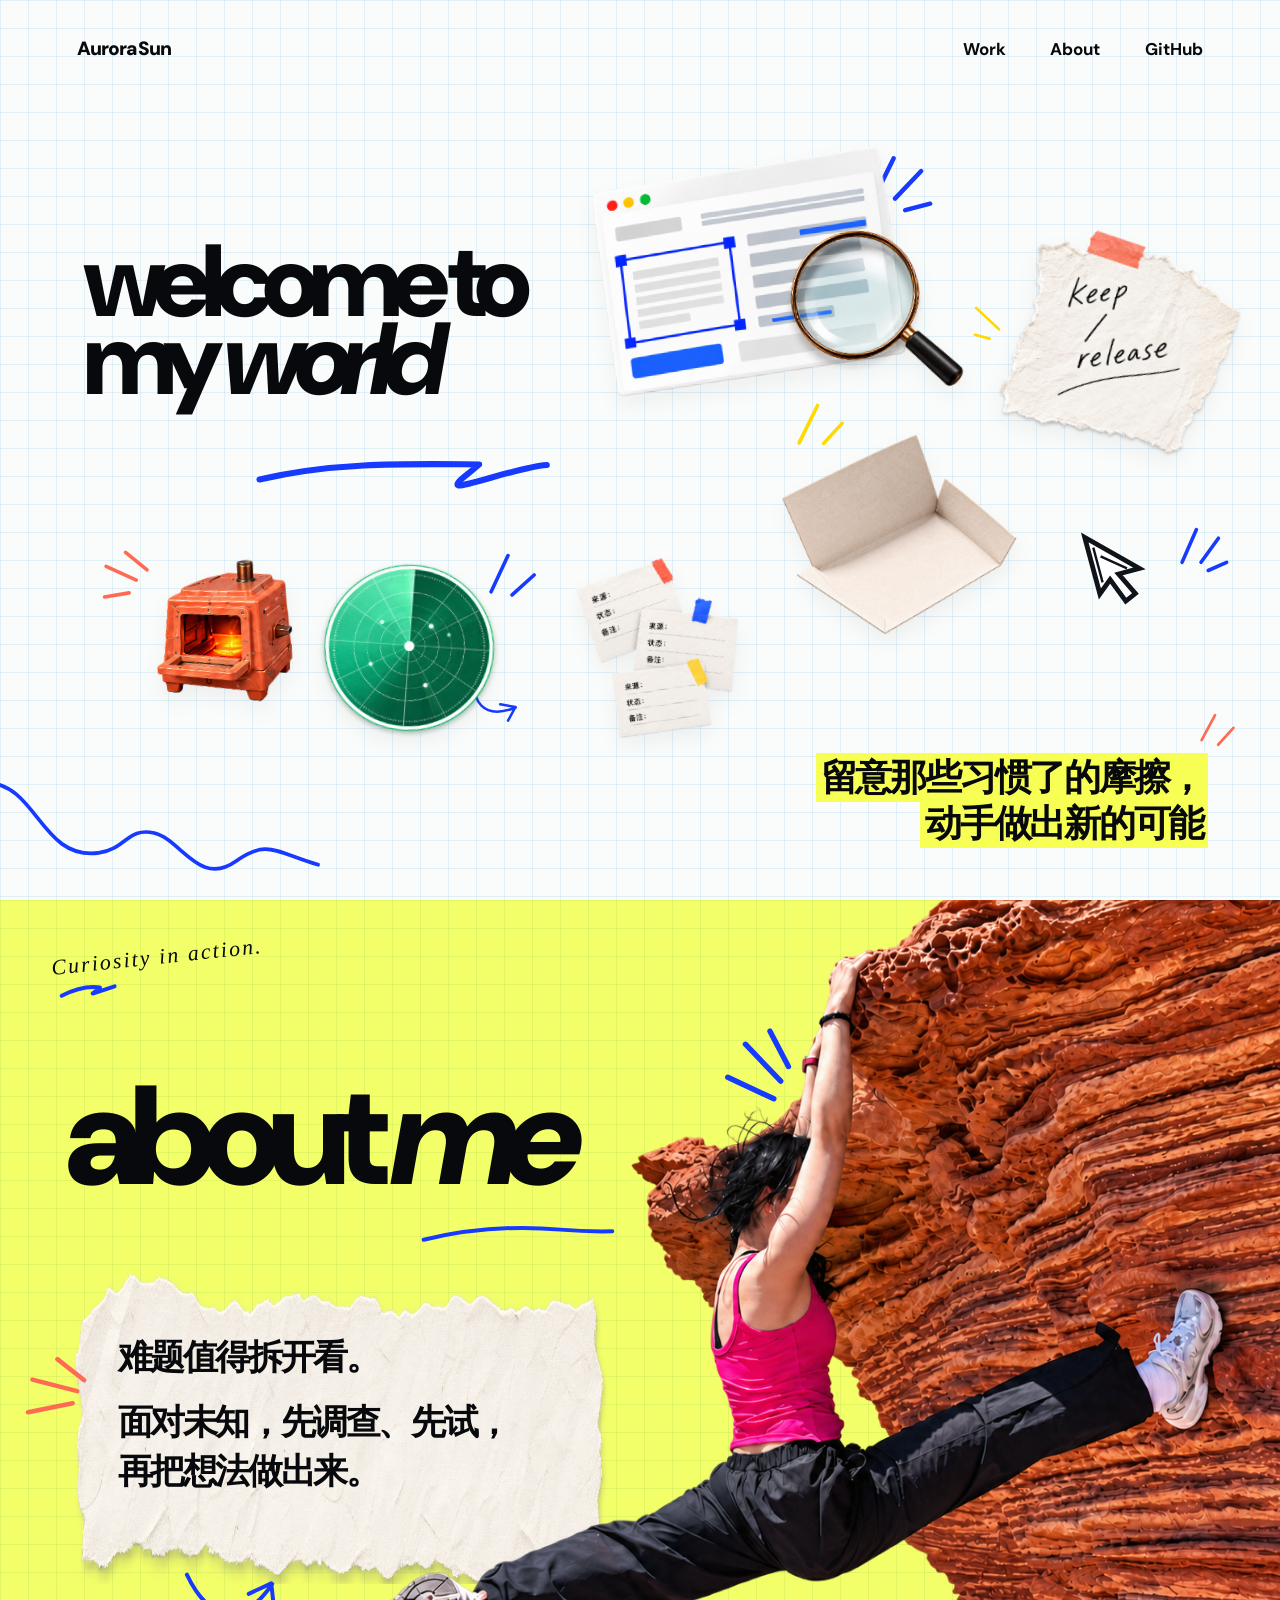
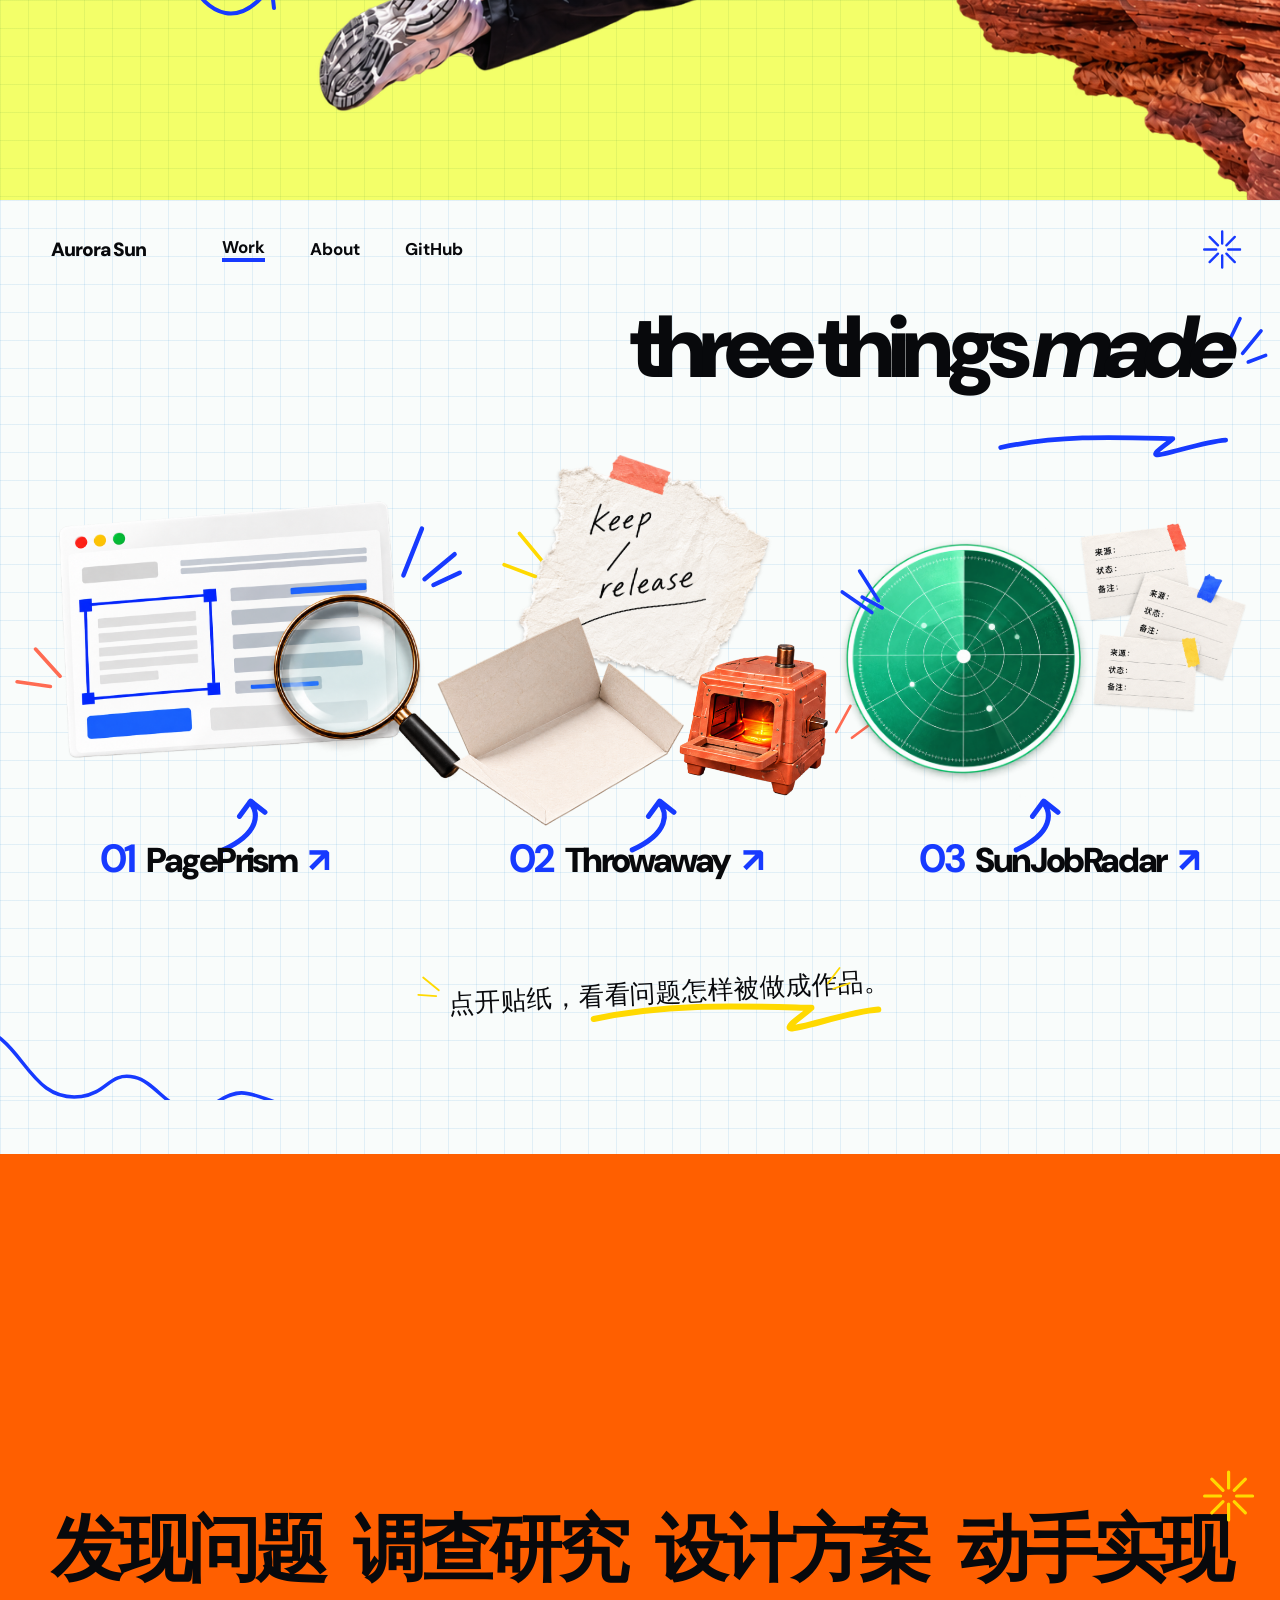
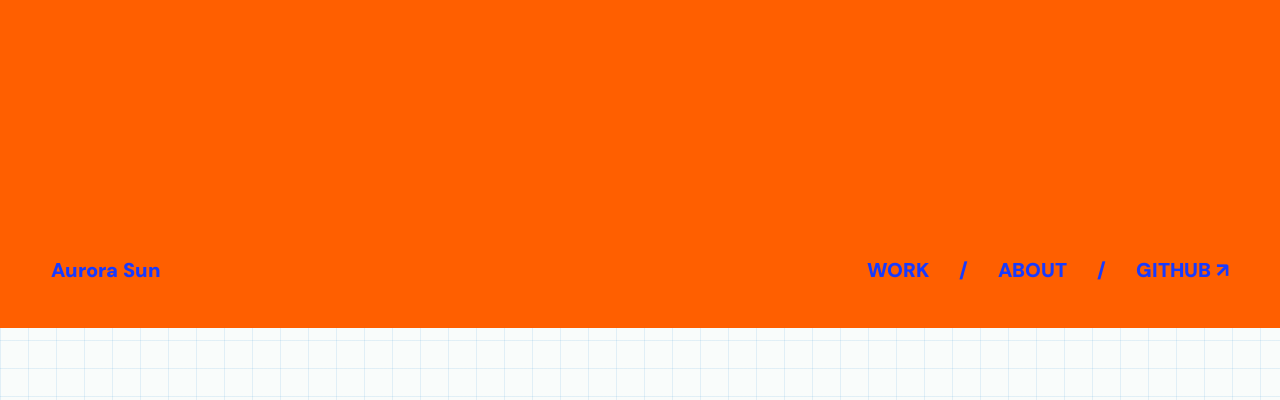
==== commit b7a7f5cb: "Match portfolio reference layouts and refresh project copy" ====
--- a/index.html
+++ b/index.html
@@ -16,33 +16,36 @@
         <header class="panel-nav"><a class="brand" href="index.html">Aurora Sun</a><nav aria-label="主导航"><a href="#work">Work</a><a href="#about">About</a><a href="https://github.com/AuroraSunDev" target="_blank" rel="noreferrer">GitHub</a></nav></header>
         <h1 id="hero-title">welcome to<br>my <em>world</em></h1>
         <svg class="mark hero-underline blue" aria-hidden="true"><use href="assets/marks.svg#underline"/></svg>
-        <a class="sticker hero-browser" href="projects/pageprism.html" aria-label="查看 PagePrism"><img src="assets/pageprism.png" alt="网页观察与放大镜"></a>
+        <a class="sticker hero-browser" href="projects/pageprism.html" aria-label="查看 PagePrism"><img src="assets/pageprism-index.png" alt="网页观察与放大镜"></a>
         <a class="sticker hero-paper" href="projects/throwaway.html" aria-label="查看 Throwaway"><img src="assets/keep-release.png" alt="写着 keep / release 的手工纸"></a>
         <a class="sticker hero-kiln" href="projects/throwaway.html" aria-label="查看 Throwaway"><img src="assets/kiln.png" alt="橙色发光装置"></a>
         <a class="sticker hero-envelope" href="projects/throwaway.html" aria-label="查看 Throwaway"><img src="assets/envelope.png" alt="打开的纸盒"></a>
         <a class="sticker hero-radar" href="projects/sunjobradar.html" aria-label="查看 SunJobRadar"><img src="assets/radar.png" alt="绿色雷达"></a>
         <a class="sticker hero-cards" href="projects/sunjobradar.html" aria-label="查看 SunJobRadar"><img src="assets/cards.png" alt="记录来源、状态和备注的卡片"></a>
-        <svg class="mark hero-ray-a blue" aria-hidden="true"><use href="assets/marks.svg#rays"/></svg>
-        <svg class="mark hero-ray-b yellow" aria-hidden="true"><use href="assets/marks.svg#rays-small"/></svg>
-        <svg class="mark hero-ray-c coral" aria-hidden="true"><use href="assets/marks.svg#rays-small"/></svg>
-        <svg class="mark hero-ray-d blue" aria-hidden="true"><use href="assets/marks.svg#rays-small"/></svg>
+        <svg class="mark hero-ray-a blue" viewBox="0 0 100 100" aria-hidden="true"><path d="M8 68 37 9M39 72 80 29M55 90 94 80"/></svg>
+        <svg class="mark hero-ray-b yellow" viewBox="0 0 100 100" aria-hidden="true"><path d="M8 8 68 64M5 78 43 88"/></svg>
+        <svg class="mark hero-ray-c coral" viewBox="0 0 100 100" aria-hidden="true"><path d="M88 38 46 4M67 58 8 31M53 83 5 91"/></svg>
+        <svg class="mark hero-ray-d blue" viewBox="0 0 100 100" aria-hidden="true"><path d="M10 81 43 10M51 87 94 48"/></svg>
+        <svg class="mark hero-envelope-ray yellow" viewBox="0 0 100 100" aria-hidden="true"><path d="M10 80 46 7M58 81 94 42"/></svg>
+        <svg class="mark hero-cursor-ray blue" viewBox="0 0 100 100" aria-hidden="true"><path d="M8 76 36 12M45 76 79 29M59 92 95 76"/></svg>
         <svg class="mark hero-wave blue" aria-hidden="true"><use href="assets/marks.svg#wave"/></svg>
         <svg class="mark hero-arrow blue" aria-hidden="true"><use href="assets/marks.svg#curve-arrow"/></svg>
         <svg class="mark hero-cursor" aria-hidden="true"><use href="assets/marks.svg#cursor"/></svg>
         <p class="hero-statement"><span>留意那些习惯了的摩擦，</span><br><span>动手做出新的可能</span></p>
-        <svg class="mark hero-statement-ray coral" aria-hidden="true"><use href="assets/marks.svg#rays-small"/></svg>
+        <svg class="mark hero-statement-ray coral" viewBox="0 0 100 100" aria-hidden="true"><path d="M12 79 47 14M55 91 95 47"/></svg>
       </div>
     </section>
 
     <section class="about panel" id="about" aria-labelledby="about-title">
       <div class="stage">
         <p class="about-aside">Curiosity in action.</p>
+        <svg class="mark about-aside-line blue" viewBox="0 0 100 30" aria-hidden="true"><path d="M3 23Q39 4 71 8L58 19 97 6"/></svg>
         <h2 id="about-title">about <em>me</em></h2>
-        <svg class="mark about-underline blue" aria-hidden="true"><use href="assets/marks.svg#underline"/></svg>
+        <svg class="mark about-underline blue" viewBox="0 0 340 42" aria-hidden="true"><path d="M3 33Q122 4 245 15Q291 19 337 18"/></svg>
         <div class="about-note paper-text"><p>难题值得拆开看。</p><p>面对未知，先调查、先试，<br>再把想法做出来。</p></div>
-        <img class="about-person" src="assets/about-cutout.png" alt="Aurora 攀住红色岩壁，双腿横跨画面" width="1448" height="1086">
-        <svg class="mark about-ray blue" aria-hidden="true"><use href="assets/marks.svg#rays"/></svg>
-        <svg class="mark about-note-ray coral" aria-hidden="true"><use href="assets/marks.svg#rays-small"/></svg>
+        <img class="about-person" src="assets/about-reference-cutout.png" alt="Aurora 攀住红色岩壁，双腿横跨画面" width="1586" height="992">
+        <svg class="mark about-ray blue" viewBox="0 0 100 100" aria-hidden="true"><path d="M74 92 14 64M83 69 37 21M93 50 69 4"/></svg>
+        <svg class="mark about-note-ray coral" viewBox="0 0 100 100" aria-hidden="true"><path d="M91 41 49 8M80 58 10 40M73 77 3 91"/></svg>
         <svg class="mark about-arrow blue" aria-hidden="true"><use href="assets/marks.svg#curve-arrow"/></svg>
       </div>
     </section>
@@ -51,21 +54,25 @@
       <div class="stage">
         <div class="work-nav"><a class="brand" href="index.html">Aurora Sun</a><nav aria-label="作品区导航"><a class="active" href="#work">Work</a><a href="#about">About</a><a href="https://github.com/AuroraSunDev" target="_blank" rel="noreferrer">GitHub</a></nav></div>
         <h2 id="work-title">three things <em>made</em></h2>
-        <svg class="mark work-title-ray blue" aria-hidden="true"><use href="assets/marks.svg#rays"/></svg>
+        <svg class="mark work-title-ray blue" viewBox="0 0 100 100" aria-hidden="true"><path d="M15 75 47 9M52 77 88 33M63 94 97 81"/></svg>
         <svg class="mark work-title-line blue" aria-hidden="true"><use href="assets/marks.svg#underline"/></svg>
         <svg class="mark work-star blue" aria-hidden="true"><use href="assets/marks.svg#spark"/></svg>
-        <a class="work-project work-page" href="projects/pageprism.html"><span class="work-art"><img src="assets/pageprism.png" alt="PagePrism 网页分析贴纸"></span><span class="work-label"><b>01</b> PagePrism <span aria-hidden="true">↗</span></span></a>
+        <a class="work-project work-page" href="projects/pageprism.html"><span class="work-art"><img src="assets/pageprism-index.png" alt="PagePrism 网页分析贴纸"></span><span class="work-label"><b>01</b> PagePrism <span aria-hidden="true">↗</span></span></a>
         <a class="work-project work-throw" href="projects/throwaway.html"><span class="work-art"><img class="work-paper" src="assets/keep-release.png" alt="Throwaway 手工纸与装置贴纸"><img class="work-envelope" src="assets/envelope.png" alt=""><img class="work-kiln" src="assets/kiln.png" alt=""></span><span class="work-label"><b>02</b> Throwaway <span aria-hidden="true">↗</span></span></a>
         <a class="work-project work-radar" href="projects/sunjobradar.html"><span class="work-art"><img class="work-disc" src="assets/radar.png" alt="SunJobRadar 雷达与记录卡贴纸"><img class="work-cards" src="assets/cards.png" alt=""></span><span class="work-label"><b>03</b> SunJobRadar <span aria-hidden="true">↗</span></span></a>
-        <svg class="mark work-ray-a coral" aria-hidden="true"><use href="assets/marks.svg#rays-small"/></svg>
-        <svg class="mark work-ray-b blue" aria-hidden="true"><use href="assets/marks.svg#rays-small"/></svg>
-        <svg class="mark work-ray-c yellow" aria-hidden="true"><use href="assets/marks.svg#rays-small"/></svg>
+        <svg class="mark work-ray-a coral" viewBox="0 0 100 100" aria-hidden="true"><path d="M92 66 44 13M73 86 8 77"/></svg>
+        <svg class="mark work-ray-b blue" viewBox="0 0 100 100" aria-hidden="true"><path d="M10 81 39 8M43 87 90 48M57 96 98 77"/></svg>
+        <svg class="mark work-ray-c yellow" viewBox="0 0 100 100" aria-hidden="true"><path d="M87 64 40 7M71 91 10 68"/></svg>
+        <svg class="mark work-ray-d coral" viewBox="0 0 100 100" aria-hidden="true"><path d="M11 76 48 8M52 91 95 59"/></svg>
+        <svg class="mark work-ray-e blue" viewBox="0 0 100 100" aria-hidden="true"><path d="M78 91 20 51M91 68 54 10M98 82 59 61"/></svg>
         <svg class="mark work-arrow-a blue" aria-hidden="true"><use href="assets/marks.svg#arrow-up"/></svg>
         <svg class="mark work-arrow-b blue" aria-hidden="true"><use href="assets/marks.svg#arrow-up"/></svg>
         <svg class="mark work-arrow-c blue" aria-hidden="true"><use href="assets/marks.svg#arrow-up"/></svg>
         <svg class="mark work-wave blue" aria-hidden="true"><use href="assets/marks.svg#wave"/></svg>
         <p class="work-invite">点开贴纸，看看问题怎样被做成作品。</p>
         <svg class="mark work-invite-line yellow" aria-hidden="true"><use href="assets/marks.svg#underline"/></svg>
+        <svg class="mark work-invite-left yellow" viewBox="0 0 100 100" aria-hidden="true"><path d="M89 61 28 11M79 84 9 79"/></svg>
+        <svg class="mark work-invite-right yellow" viewBox="0 0 100 100" aria-hidden="true"><path d="M7 69 53 9M28 90 93 68"/></svg>
       </div>
     </section>
 
--- a/assets/site.css
+++ b/assets/site.css
@@ -12,6 +12,7 @@
 .panel{position:relative;min-height:100svh;overflow:hidden}
 .stage{position:relative;width:100%;height:100svh;min-height:760px}
 .mark{position:absolute;display:block;pointer-events:none;overflow:visible}
+.mark>path{fill:none;stroke:currentColor;stroke-width:7;stroke-linecap:round;stroke-linejoin:round}
 .blue{color:var(--blue)}.yellow{color:#ffd900}.coral{color:var(--coral)}
 .brand{font-size:clamp(18px,1.5vw,30px);font-weight:900;letter-spacing:-.055em}
 .panel-nav{position:absolute;z-index:30;left:6%;right:6%;top:4%;display:flex;align-items:center;justify-content:space-between}
@@ -23,32 +24,34 @@
 .hero h1{position:absolute;left:6.5%;top:27%;z-index:8;font-size:clamp(90px,8vw,165px);font-weight:900;letter-spacing:-.105em;line-height:.76;white-space:nowrap}
 .hero h1 em,.about h2 em,.work h2 em,.detail-title em{font-weight:900;font-style:italic;letter-spacing:-.105em}
 .hero-underline{left:20%;top:50%;width:23%;height:6%;transform:rotate(-1deg)}
-.hero-browser{left:46%;top:14%;width:31%;height:37%;--angle:-5deg}
+.hero-browser{left:41.5%;top:9.5%;width:36%;height:41%;--angle:-5deg}
 .hero-paper{left:77%;top:23%;width:20%;height:29%;--angle:7deg}
 .hero-kiln{left:10%;top:57%;width:15%;height:26%;--angle:-3deg}
 .hero-radar{left:24%;top:59%;width:16%;height:27%;--angle:4deg}
-.hero-envelope{left:43%;top:60%;width:17%;height:25%;--angle:-5deg}
-.hero-cards{left:59%;top:51%;width:25%;height:31%;--angle:-6deg}
-.hero-ray-a{left:66%;top:15%;width:6%;height:9%}.hero-ray-b{left:76%;top:32%;width:4%;height:7%}.hero-ray-c{left:7%;top:59%;width:5%;height:8%}.hero-ray-d{left:37%;top:58%;width:5%;height:8%}
+.hero-envelope{left:59%;top:46%;width:21%;height:27%;--angle:-5deg}
+.hero-cards{left:42.5%;top:61%;width:18%;height:21%;--angle:-6deg}
+.hero-ray-a{left:68%;top:16%;width:5%;height:9%}.hero-ray-b{left:76%;top:33%;width:3%;height:6%}.hero-ray-c{left:8%;top:60%;width:4%;height:8%}.hero-ray-d{left:38%;top:60%;width:4%;height:8%}
+.hero-envelope-ray{left:62%;top:44%;width:4%;height:7%}.hero-cursor-ray{left:92%;top:57%;width:4%;height:8%}
 .hero-wave{left:-1%;bottom:1%;width:26%;height:17%}.hero-arrow{left:36%;top:73%;width:5%;height:10%;transform:rotate(25deg)}
 .hero-cursor{left:85%;top:57%;width:5%;height:12%;transform:rotate(-15deg)}
 .hero-statement{position:absolute;z-index:9;right:6%;bottom:6%;text-align:right;font-size:clamp(31px,2.9vw,59px);font-weight:900;letter-spacing:-.06em;line-height:1.22;white-space:nowrap}
 .hero-statement span{background:var(--yellow);box-shadow:5px 0 var(--yellow),-5px 0 var(--yellow)}
-.hero-statement-ray{right:2.5%;bottom:17%;width:4%;height:7%;transform:rotate(15deg)}
+.hero-statement-ray{right:3.5%;bottom:16%;width:3%;height:6%}
 .about{background-color:#f3ff69;background-image:linear-gradient(rgba(75,150,64,.10) 1px,transparent 1px),linear-gradient(90deg,rgba(75,150,64,.10) 1px,transparent 1px);background-size:28px 28px}
 .about-aside{position:absolute;z-index:4;left:4%;top:5%;font-family:cursive;font-size:clamp(19px,1.7vw,31px);font-style:italic;letter-spacing:.1em;transform:rotate(-6deg)}
+.about-aside-line{left:4.7%;top:9%;width:4.4%;height:2.3%}
 .about h2{position:absolute;z-index:6;left:5%;top:20%;font-size:clamp(120px,11vw,230px);font-weight:900;letter-spacing:-.095em;line-height:.8;white-space:nowrap}
-.about-underline{z-index:7;left:33%;top:39%;width:18%;height:5%}
+.about-underline{z-index:7;left:33%;top:35%;width:15%;height:4%}
 .paper-text{background-image:url('paper-strip.png');background-size:100% 100%;background-repeat:no-repeat}
-.about-note{position:absolute;z-index:3;left:5%;top:34%;width:44%;min-height:33%;padding:5% 4% 5% 5%;font-size:clamp(30px,2.7vw,56px);font-weight:650;letter-spacing:-.07em;line-height:1.42}
+.about-note{position:absolute;z-index:3;left:5%;top:41%;width:43%;min-height:35%;padding:5% 2% 4% 4.2%;background-size:100% 180%;background-position:center;font-size:clamp(30px,2.7vw,56px);font-weight:650;letter-spacing:-.07em;line-height:1.42}
 .about-note p+p{margin-top:.45em}
-.about-person{position:absolute;z-index:5;right:-1%;bottom:-8%;height:122%;width:auto;max-width:none}
-.about-ray{z-index:7;left:56%;top:17%;width:6%;height:10%}
-.about-note-ray{z-index:7;left:1%;top:51%;width:5%;height:8%}
-.about-arrow{z-index:7;left:13%;bottom:14%;width:10%;height:12%;transform:rotate(3deg)}
+.about-person{position:absolute;z-index:5;right:0;bottom:0;height:100%;width:100%;object-fit:fill;max-width:none}
+.about-ray{z-index:7;left:56%;top:13%;width:6%;height:11%}
+.about-note-ray{z-index:7;left:2%;top:48%;width:5%;height:12%}
+.about-arrow{z-index:7;left:14.5%;top:73%;width:8%;height:9%;transform:rotate(-10deg)}
 .work-nav{position:absolute;z-index:8;left:4%;top:4%;display:flex;align-items:center;gap:6vw}.work-nav .active{border-bottom:4px solid var(--blue)}
-.work h2{position:absolute;z-index:4;top:12%;right:4%;font-size:clamp(88px,7vw,155px);font-weight:900;letter-spacing:-.09em;line-height:.9;white-space:nowrap}
-.work-title-ray{right:1%;top:11%;width:5%;height:8%;transform:rotate(10deg)}
+.work h2{position:absolute;z-index:4;top:12%;right:4%;font-size:clamp(88px,6.5vw,145px);font-weight:900;letter-spacing:-.09em;line-height:.9;white-space:nowrap}
+.work-title-ray{right:1%;top:11%;width:4%;height:9%}
 .work-title-line{right:4%;top:25%;width:18%;height:5%}
 .work-star{right:3%;top:3%;width:3%;height:5%}
 .work-project{position:absolute;z-index:5;display:block;width:34%;height:48%;top:29%;transition:transform .25s ease}
@@ -56,25 +59,27 @@
 .work-page{left:1%}.work-throw{left:33%}.work-radar{left:65%}
 .work-art{position:relative;display:block;width:100%;height:86%}
 .work-art img{position:absolute;object-fit:contain;max-width:none}
-.work-page .work-art img{width:100%;height:100%;top:-3%;left:0}
+.work-page .work-art img{width:120%;height:125%;top:-17%;left:-7%}
 .work-paper{width:65%;height:65%;left:17%;top:-4%;transform:rotate(7deg)}
 .work-envelope{width:65%;height:65%;left:-3%;top:38%;transform:rotate(-5deg)}
 .work-kiln{width:47%;height:57%;right:0;top:40%;transform:rotate(4deg)}
 .work-disc{width:65%;height:76%;left:-2%;top:17%}
 .work-cards{width:55%;height:80%;right:-2%;top:1%;transform:rotate(6deg)}
-.work-label{display:flex;align-items:baseline;gap:.35em;font-size:clamp(26px,2.7vw,55px);font-weight:900;letter-spacing:-.07em;white-space:nowrap}
+.work-label{position:relative;left:20%;display:flex;align-items:baseline;gap:.35em;font-size:clamp(26px,2.7vw,55px);font-weight:900;letter-spacing:-.07em;white-space:nowrap}
 .work-label b,.work-label span{color:var(--blue)}.work-label b{font-size:1.14em}.work-label span{margin-left:0}
 .work-project:hover .work-label{text-decoration:underline;text-decoration-color:var(--blue);text-underline-offset:9px}
-.work-ray-a{left:1%;top:49%;width:5%;height:7%}.work-ray-b{left:31%;top:39%;width:5%;height:8%}.work-ray-c{left:62%;top:34%;width:4%;height:7%}
+.work-ray-a{left:1%;top:48%;width:4%;height:8%}.work-ray-b{left:31%;top:35%;width:5%;height:9%}.work-ray-c{left:39%;top:36%;width:4%;height:7%}.work-ray-d{left:65%;top:55%;width:3%;height:6%}.work-ray-e{z-index:6;left:65%;top:40%;width:4%;height:7%}
 .work-arrow-a{left:17%;top:66%;width:4%;height:7%}.work-arrow-b{left:49%;top:66%;width:4%;height:7%}.work-arrow-c{left:79%;top:66%;width:4%;height:7%}
 .work-wave{left:-2%;bottom:-4%;width:25%;height:17%}
 .work-invite{position:absolute;left:35%;bottom:10%;font-family:KaiTi,"STKaiti",cursive;font-size:clamp(23px,2vw,41px);transform:rotate(-3deg);white-space:nowrap}
 .work-invite-line{left:45%;bottom:7%;width:25%;height:4%}
-.closing{background:#ff6933}
+.work-invite-left{left:32.5%;bottom:10%;width:2%;height:5%}.work-invite-right{left:64.5%;bottom:11%;width:2%;height:5%}
+.closing{background-color:var(--paper);background-image:linear-gradient(var(--grid) 1px,transparent 1px),linear-gradient(90deg,var(--grid) 1px,transparent 1px);background-size:28px 28px}
 .closing .stage{display:flex;align-items:center;padding:0 4%}
-.closing p{width:100%;display:flex;justify-content:space-between;gap:1%;font-size:clamp(52px,5.7vw,120px);font-weight:900;letter-spacing:-.07em;white-space:nowrap}
+.closing .stage::before{content:"";position:absolute;inset:6% 0 8%;background:#ff5f00}
+.closing p{position:relative;width:100%;display:flex;justify-content:space-between;gap:1%;font-size:clamp(52px,5.7vw,120px);font-weight:900;letter-spacing:-.07em;white-space:nowrap}
 .closing-star{right:2%;top:40%;width:4%;height:8%}
-.closing-meta{position:absolute;bottom:5%;left:4%;right:4%;display:flex;justify-content:space-between;color:var(--blue);font-size:clamp(20px,1.5vw,30px);font-weight:900}
+.closing-meta{position:absolute;bottom:13%;left:4%;right:4%;display:flex;justify-content:space-between;color:var(--blue);font-size:clamp(20px,1.5vw,30px);font-weight:900}
 .closing-meta nav{display:flex;gap:30px}
 .detail .stage{height:100svh;min-height:760px}
 .detail-top{position:absolute;z-index:15;top:3%;left:4%;right:4%;display:flex;justify-content:space-between;align-items:center;font-size:clamp(18px,1.4vw,29px);font-weight:750}
@@ -88,18 +93,24 @@
 .detail-bottom .next{margin-left:auto}
 .detail-page .detail-title{left:4%;top:17%}
 .detail-page .detail-title-line{left:24%;top:36%}
-.page-title-rays{left:45%;top:12%;width:6%;height:9%}
-.page-art{position:absolute;z-index:5;left:50%;top:9%;width:48%;height:57%;object-fit:contain;transform:rotate(1deg)}
-.page-art-rays{left:94%;top:20%;width:5%;height:9%}
+.page-title-rays{left:46.9%;top:11.3%;width:4.6%;height:9.1%}
+.page-art{position:absolute;z-index:5;left:47%;top:9%;width:53%;height:60%;object-fit:contain;transform:rotate(1deg)}
+.page-art-rays{left:92.3%;top:19.2%;width:5.2%;height:11.3%}
 .page-cursor{left:88%;top:59%;width:5%;height:10%;transform:rotate(-13deg)}
-.detail-page .detail-question{left:4%;top:33%;width:40%;min-height:22%}
-.page-question-rays{left:1%;top:39%;width:5%;height:7%}
+.page-cursor-rays{left:91.3%;top:57.9%;width:3.7%;height:5.5%}
+.detail-page .detail-question{left:6.5%;top:41%;width:36%;min-height:22%;padding:2.3% 2%;background-size:100% 180%;background-position:center}
+.page-question-rays{left:3.5%;top:40.6%;width:3.8%;height:9.9%}
+.page-question-underline{z-index:8;left:21.2%;top:56.7%;width:16.1%;height:3.4%}
 .page-arrow{left:39%;top:58%;width:9%;height:12%;transform:rotate(25deg)}
-.page-notes{position:absolute;z-index:8;left:4%;right:4%;top:67%;display:flex;gap:2%}
-.page-note{width:32%;min-height:105px;padding:2.3% 2.5%;display:flex;align-items:center;font-size:clamp(19px,1.35vw,29px);white-space:nowrap}
+.page-icon-question,.page-icon-bulb,.page-icon-document{z-index:10;top:68%;width:4.5%;height:9%}
+.page-icon-question{left:4%;stroke-width:5}.page-icon-bulb{left:34%;color:#111}.page-icon-document{left:68%;color:#111}
+.page-icon-bulb-rays{z-index:11;left:34%;top:68%;width:4.5%;height:8%}.page-icon-document-rays{z-index:11;left:68%;top:68%;width:4.5%;height:8%}
+.page-notes{position:absolute;z-index:8;left:4%;right:4%;top:71%;display:flex;gap:2%}
+.page-note{width:32%;min-height:115px;padding:2.3% 1.5% 2.3% 6%;background-size:100% 180%;background-position:center;display:flex;align-items:center;font-size:clamp(19px,1.35vw,29px);white-space:nowrap}
 .page-note b{color:var(--blue);margin-right:.25em}
 .page-context{position:absolute;z-index:8;left:4%;top:83%;font-size:clamp(16px,1vw,21px)}
 .page-ink{position:absolute;z-index:3;right:-1%;bottom:-2%;width:62%;height:18%;object-fit:fill}
+.page-ink-arrow{z-index:9;left:66.8%;top:91.4%;width:7.3%;height:5.5%;color:white}.page-ink-star{z-index:9;left:93.7%;top:87.5%;width:3.9%;height:8.9%}
 .detail-page .detail-bottom .next{color:white}
 .detail-throw .detail-title{left:52%;top:18%;font-size:clamp(100px,9vw,190px)}
 .detail-throw .detail-title em{color:var(--coral)}
@@ -108,28 +119,34 @@
 .throw-paper{z-index:5;left:-2%;top:12%;width:50%;height:43%;transform:rotate(-4deg)}
 .throw-envelope{z-index:4;left:9%;top:34%;width:35%;height:43%;transform:rotate(-4deg)}
 .throw-kiln{z-index:6;left:31%;top:47%;width:19%;height:32%}
-.throw-ray-a{left:2%;top:27%;width:6%;height:10%}.throw-ray-b{left:43%;top:48%;width:5%;height:8%}.throw-arrow{left:37%;top:31%;width:10%;height:14%;transform:rotate(40deg)}
-.detail-throw .detail-question{left:52%;top:35%;width:44%;min-height:13%;font-size:clamp(31px,2.7vw,58px);padding:2%}
+.throw-ray-a{left:3.8%;top:29%;width:4.2%;height:8.9%}.throw-ray-b{left:49.5%;top:48.1%;width:3.4%;height:6.5%}.throw-arrow{left:40%;top:33.2%;width:6.9%;height:12.9%}
+.throw-title-rays{left:93.9%;top:15.7%;width:4.2%;height:7.2%}.throw-question-rays{left:93.8%;top:36.6%;width:2.4%;height:4.2%}.throw-question-line{left:63.3%;top:44.7%;width:12.7%;height:2%}
+.throw-envelope-rays{left:11.2%;top:59.2%;width:2.9%;height:5.6%}.throw-wave{left:-1%;top:62.4%;width:12%;height:15.7%}.throw-corner-star{left:94.6%;top:76.2%;width:3%;height:5.8%}.throw-corner-wave{left:94.7%;top:82.5%;width:16%;height:17%;transform:rotate(85deg)}
+.detail-throw .detail-question{left:52%;top:36.3%;width:44%;min-height:10%;background-size:100% 180%;background-position:center;font-size:clamp(31px,2.7vw,58px);padding:2%}
+.throw-question-line{z-index:8}
 .throw-notes{position:absolute;z-index:8;left:56%;top:54%;width:38%;font-size:clamp(19px,1.55vw,32px)}
 .throw-notes p{display:flex;align-items:center;gap:3%;padding:3% 0;border-bottom:1px solid #9cb5c8;white-space:nowrap}
 .throw-notes p:last-child{border-bottom:0}
-.throw-notes b{background:#fffdf4;padding:.2em .4em;font-family:KaiTi,"STKaiti",cursive;font-weight:500;transform:rotate(-4deg);box-shadow:5px -5px var(--coral)}
+.throw-notes b{background-image:url('paper-strip.png');background-size:100% 180%;background-position:center;padding:.35em .6em;font-family:KaiTi,"STKaiti",cursive;font-weight:500;transform:rotate(-4deg)}
 .throw-context{position:absolute;left:4%;bottom:16%;font-size:clamp(19px,1.4vw,28px)}
 .detail-throw .status{background:#fff5ec}
 .detail-throw .detail-bottom a:not(.next){text-decoration:underline;text-decoration-color:var(--coral);text-underline-offset:8px}
-.detail-radar .detail-title{left:4%;top:13%;font-size:clamp(115px,13vw,280px);line-height:.84}
+.detail-radar .detail-title{left:4%;top:13%;font-size:clamp(115px,14.5vw,300px);line-height:.84}
 .detail-radar .detail-title em{color:#2bcc80}
 .detail-radar .detail-title-line{left:20%;top:48%;width:24%}
 .radar-disc{z-index:6;left:47%;top:21%;width:27%;height:43%}
-.radar-cards{z-index:5;right:1%;top:15%;width:29%;height:48%;transform:rotate(5deg)}
-.radar-rays-a{left:68%;top:16%;width:6%;height:9%}.radar-rays-b{right:0;top:55%;width:5%;height:7%}
-.radar-arrow{left:68%;top:57%;width:6%;height:8%;transform:rotate(28deg)}
-.detail-radar .detail-question{left:4%;top:48%;width:40%;min-height:16%;font-size:clamp(34px,3vw,63px)}
+.radar-cards{z-index:5;right:1%;top:9%;width:32%;height:55%;transform:rotate(5deg)}
+.radar-rays-a{left:66.3%;top:15.8%;width:5.6%;height:9%}.radar-rays-b{right:3.5%;top:56.8%;width:3.4%;height:7.3%}
+.radar-arrow{left:67.3%;top:57.3%;width:5.1%;height:7.7%}
+.detail-radar .detail-question{left:4%;top:53%;width:40%;min-height:18%;background-size:100% 180%;background-position:center;font-size:clamp(34px,3vw,63px)}
+.radar-question-rays{z-index:8;left:34%;top:56.8%;width:4.1%;height:9.8%}
 .radar-notes{position:absolute;z-index:9;left:5%;right:5%;top:73%;display:grid;grid-template-columns:repeat(3,1fr);gap:4%;border-bottom:2px solid var(--blue);padding-bottom:1.5%;font-size:clamp(18px,1.4vw,30px)}
 .radar-notes p{display:grid;gap:.5em}
 .radar-notes b{font-weight:850;white-space:nowrap}
 .radar-notes i{color:var(--blue);font-style:italic;border:3px solid var(--blue);border-radius:50%;padding:.1em .2em;margin-right:.25em}
+.radar-notes b{width:max-content;background:linear-gradient(transparent 42%,var(--yellow) 42% 88%,transparent 88%)}
 .radar-notes span{padding-left:2em}
+.radar-node{position:absolute;z-index:10;top:81.9%;width:18px;height:18px;border:3px solid var(--blue);border-radius:50%;background:var(--paper)}.radar-node-a{left:12.1%}.radar-node-b{left:44.7%}.radar-node-c{left:78.6%}
 .radar-wave{left:-3%;bottom:0;width:17%;height:18%}
 .detail-radar .detail-bottom{bottom:4%}
 @media(max-width:1200px){
@@ -154,19 +171,19 @@
   .hero-paper{display:none}
   .hero-kiln{left:3%;top:40%;width:27%;height:20%}
   .hero-radar{left:51%;top:39%;width:27%;height:20%}
-  .hero-envelope{left:29%;top:41%;width:27%;height:20%}
-  .hero-cards{left:76%;top:39%;width:23%;height:21%}
-  .hero-ray-a{left:90%;top:13%}.hero-ray-b{left:72%;top:38%;width:6%;height:6%}.hero-ray-c{left:1%;top:37%;width:7%;height:6%}.hero-ray-d{left:46%;top:38%;width:6%;height:6%}.hero-cursor,.hero-arrow{display:none}
+  .hero-envelope{left:76%;top:38%;width:23%;height:21%}
+  .hero-cards{left:29%;top:42%;width:25%;height:19%}
+  .hero-ray-a{left:90%;top:13%}.hero-ray-b{left:72%;top:38%;width:6%;height:6%}.hero-ray-c{left:1%;top:37%;width:7%;height:6%}.hero-ray-d{left:46%;top:38%;width:6%;height:6%}.hero-cursor,.hero-cursor-ray,.hero-arrow{display:none}
   .hero-wave{bottom:7%;width:35%;height:11%}
   .hero-statement{right:5%;bottom:13%;font-size:clamp(21px,4.8vw,32px)}
   .hero-statement-ray{display:none}
   .about .stage{min-height:700px}
   .about-aside{left:5%;top:4%;font-size:18px}
   .about h2{left:5%;top:14%;font-size:clamp(65px,15vw,108px)}
-  .about-underline{left:38%;top:28%;width:25%}
-  .about-note{left:5%;top:35%;width:68%;min-height:27%;padding:8% 7%;font-size:clamp(19px,4.4vw,31px)}
-  .about-person{height:80%;right:-70%;bottom:-3%}
-  .about-ray{left:73%;top:20%}.about-note-ray,.about-arrow{display:none}
+  .about-underline{left:38%;top:28%;width:25%}.about-aside-line{top:8%;width:12%}
+  .about-note{left:5%;top:35%;width:68%;min-height:27%;padding:8% 7%;font-size:clamp(16px,4vw,25px)}
+  .about-person{height:80%;width:auto;right:-70%;bottom:-3%}
+  .about-ray{left:84%;top:37%;width:12%;height:8%}.about-note-ray,.about-arrow{display:none}
   .work .stage{min-height:980px}
   .work-nav{top:2%;left:5%;gap:22px}.work-nav nav{gap:14px;font-size:13px}
   .work h2{top:9%;left:5%;right:auto;font-size:clamp(47px,10vw,72px);white-space:normal}
@@ -175,12 +192,13 @@
   .work-page{top:19%}.work-throw{top:42%}.work-radar{top:65%}
   .work-project .work-art{order:2}.work-project .work-label{order:1}
   .work-art{height:100%}
-  .work-label{font-size:clamp(20px,5vw,32px);white-space:normal;display:block}.work-label b{display:block}.work-label span{margin-left:.2em}
-  .work-ray-a,.work-ray-b,.work-ray-c,.work-arrow-a,.work-arrow-b,.work-arrow-c{display:none}
+  .work-page .work-art img{width:100%;height:100%;top:0;left:0}
+  .work-label{left:0;font-size:clamp(20px,5vw,32px);white-space:normal;display:block}.work-label b{display:block}.work-label span{margin-left:.2em}
+  .work-ray-a,.work-ray-b,.work-ray-c,.work-ray-d,.work-ray-e,.work-arrow-a,.work-arrow-b,.work-arrow-c,.work-invite-left,.work-invite-right{display:none}
   .work-wave{bottom:0;width:39%}
   .work-invite{left:10%;bottom:3%;font-size:clamp(18px,4.4vw,28px);white-space:normal}
   .work-invite-line{left:35%;bottom:1%;width:55%}
-  .closing .stage{min-height:420px;padding:0 6%}.closing p{display:grid;grid-template-columns:1fr 1fr;gap:12px;font-size:clamp(34px,8vw,58px);white-space:normal}
+  .closing .stage{min-height:420px;padding:0 6%}.closing .stage::before{inset:0}.closing p{display:grid;grid-template-columns:1fr 1fr;gap:12px;font-size:clamp(34px,8vw,58px);white-space:normal}
   .closing-star{right:4%;top:20%}.closing-meta{left:6%;right:6%;font-size:15px}.closing-meta nav{gap:10px}
   .detail .stage{min-height:1100px}
   .detail-top{font-size:14px;top:2%;left:5%;right:5%}
@@ -194,7 +212,7 @@
   .detail-page .detail-title{top:9%;left:5%}.detail-page .detail-title-line{top:19%;left:26%}
   .page-title-rays{left:82%;top:10%;width:12%}
   .page-art{left:11%;top:23%;width:83%;height:27%}
-  .page-art-rays,.page-cursor,.page-arrow{display:none}
+  .page-art-rays,.page-cursor,.page-cursor-rays,.page-arrow,.page-question-underline,.page-icon-question,.page-icon-bulb,.page-icon-bulb-rays,.page-icon-document,.page-icon-document-rays,.page-ink-arrow,.page-ink-star{display:none}
   .detail-page .detail-question{left:5%;top:50%;width:90%;min-height:12%;font-size:clamp(29px,6vw,42px)}
   .page-question-rays{left:1%;top:50%;width:9%}
   .page-notes{left:5%;right:5%;top:64%;display:block}
@@ -205,14 +223,14 @@
   .throw-paper{left:4%;top:25%;width:48%;height:25%}
   .throw-envelope{left:22%;top:35%;width:47%;height:23%}
   .throw-kiln{left:58%;top:39%;width:34%;height:19%}
-  .throw-ray-a,.throw-ray-b,.throw-arrow{display:none}
+  .throw-ray-a,.throw-ray-b,.throw-arrow,.throw-title-rays,.throw-question-rays,.throw-question-line,.throw-envelope-rays,.throw-wave,.throw-corner-star,.throw-corner-wave{display:none}
   .detail-throw .detail-question{left:5%;top:57%;width:90%;min-height:10%;font-size:clamp(25px,5.2vw,38px)}
   .throw-notes{left:7%;top:69%;width:86%;font-size:clamp(15px,3.5vw,22px)}
   .throw-notes p{padding:10px 0}
   .throw-context{display:none}
   .detail-radar .detail-title{left:5%;top:9%}.detail-radar .detail-title-line{left:22%;top:27%;width:39%}
   .radar-disc{left:6%;top:28%;width:57%;height:26%}.radar-cards{right:3%;top:27%;width:42%;height:29%}
-  .radar-rays-a,.radar-rays-b,.radar-arrow{display:none}
+  .radar-rays-a,.radar-rays-b,.radar-arrow,.radar-question-rays,.radar-node{display:none}
   .detail-radar .detail-question{left:5%;top:55%;width:90%;min-height:12%;font-size:clamp(30px,5.5vw,43px)}
   .radar-notes{left:5%;right:5%;top:69%;display:block;font-size:clamp(15px,3.3vw,21px)}
   .radar-notes p{display:flex;gap:15px;padding:6px 0}.radar-notes b{min-width:80px}.radar-notes span{padding-left:0}
